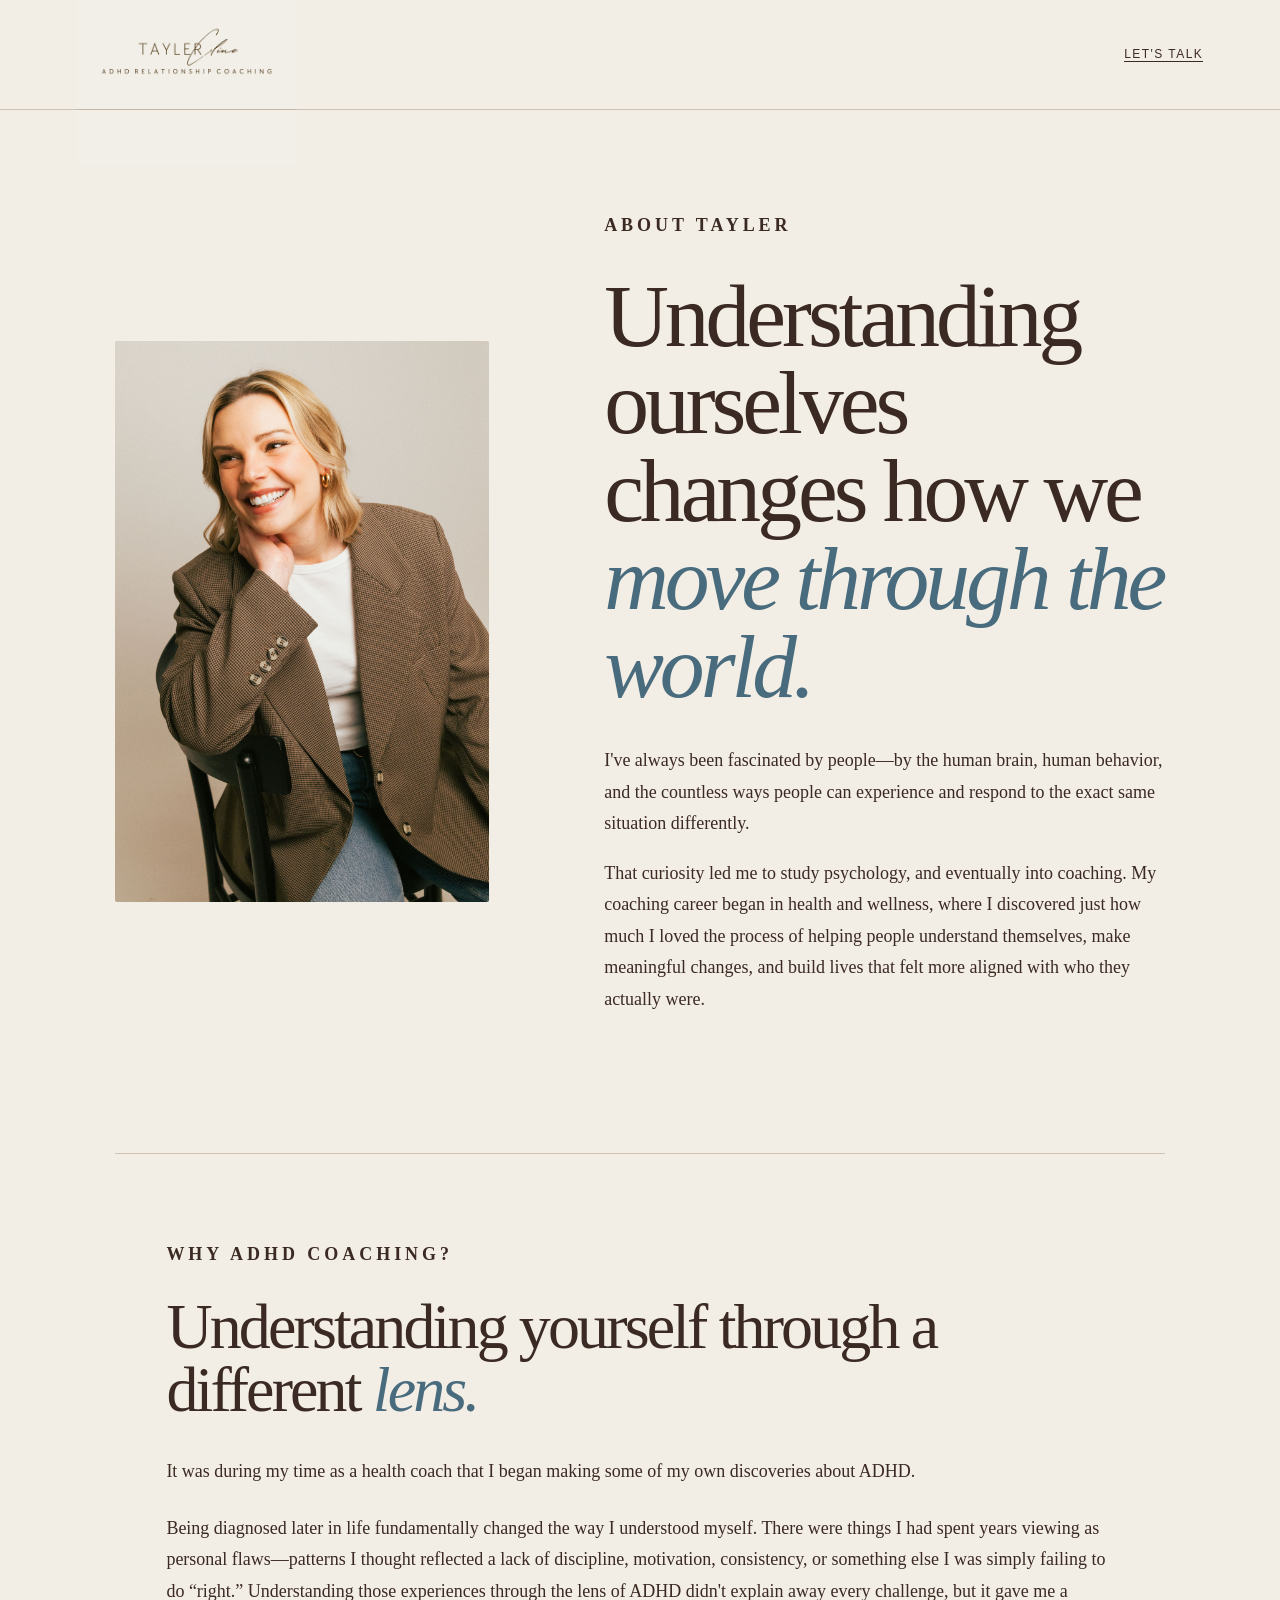
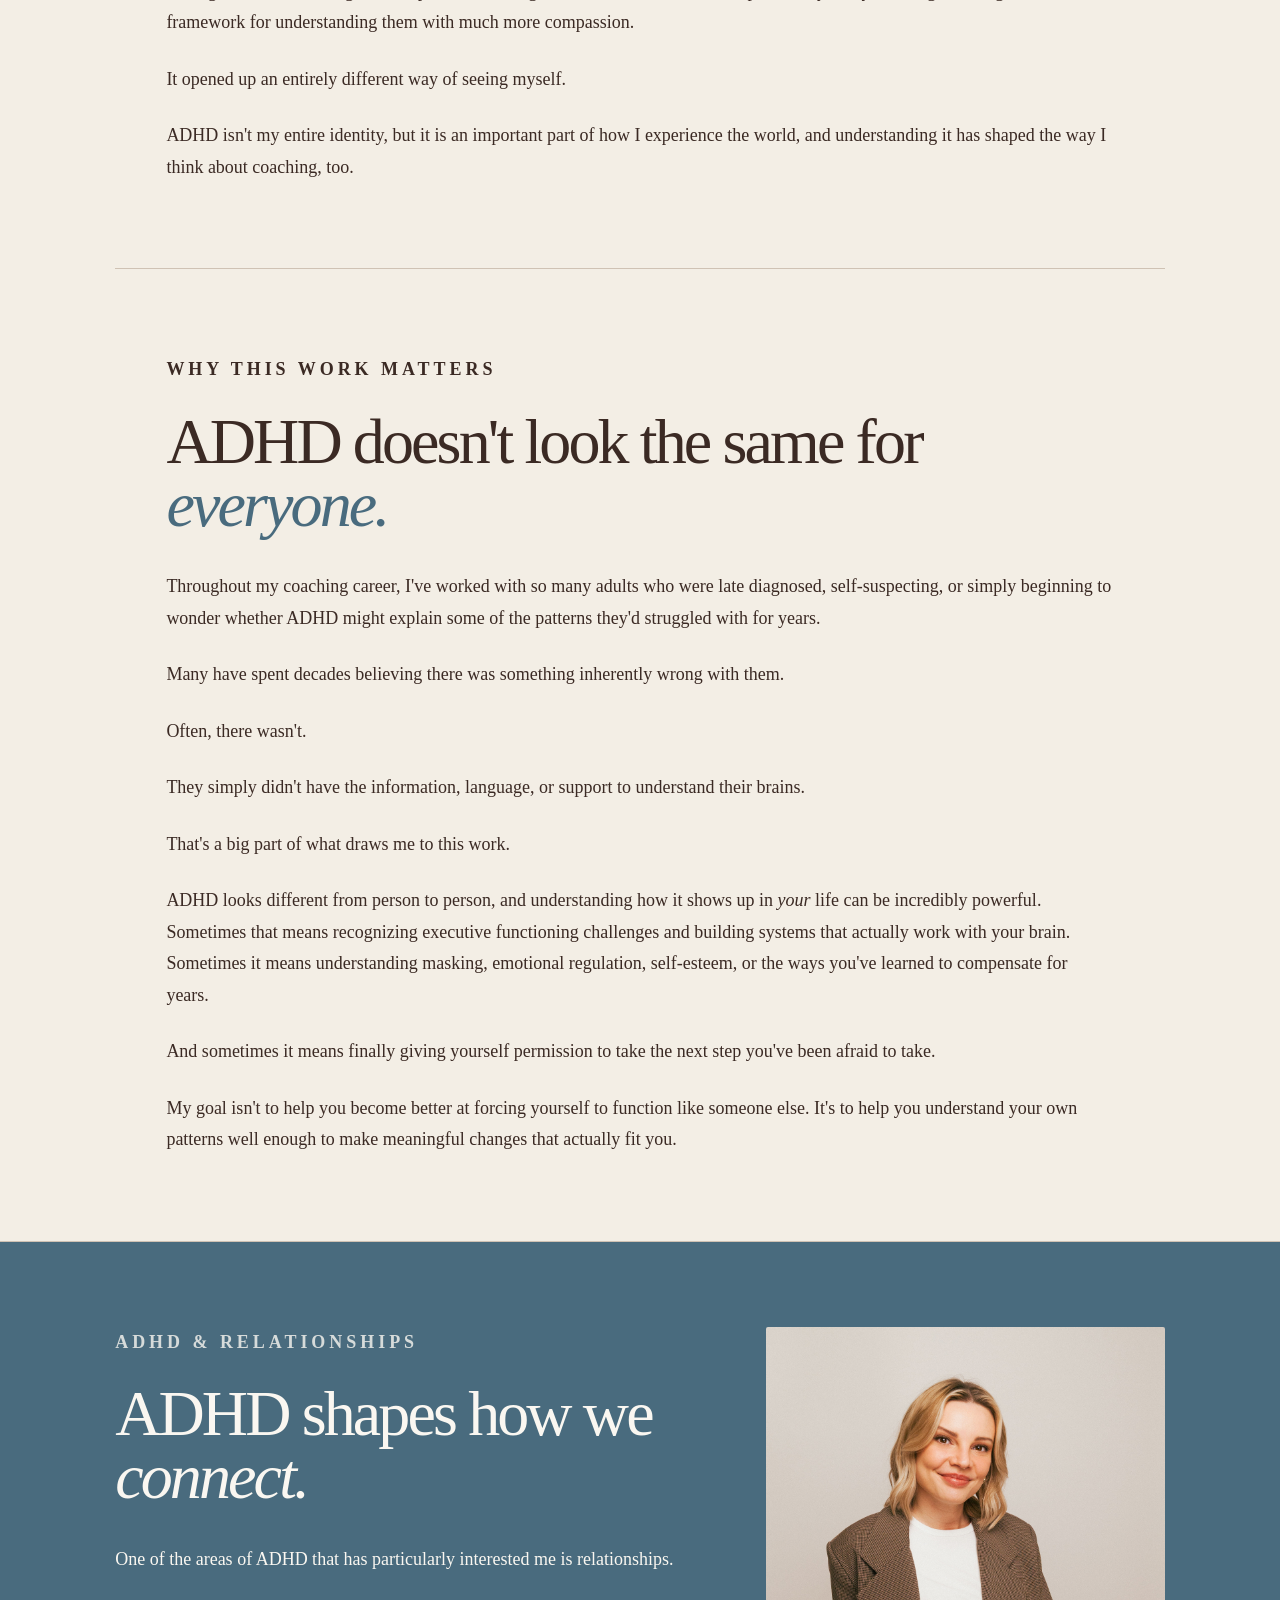
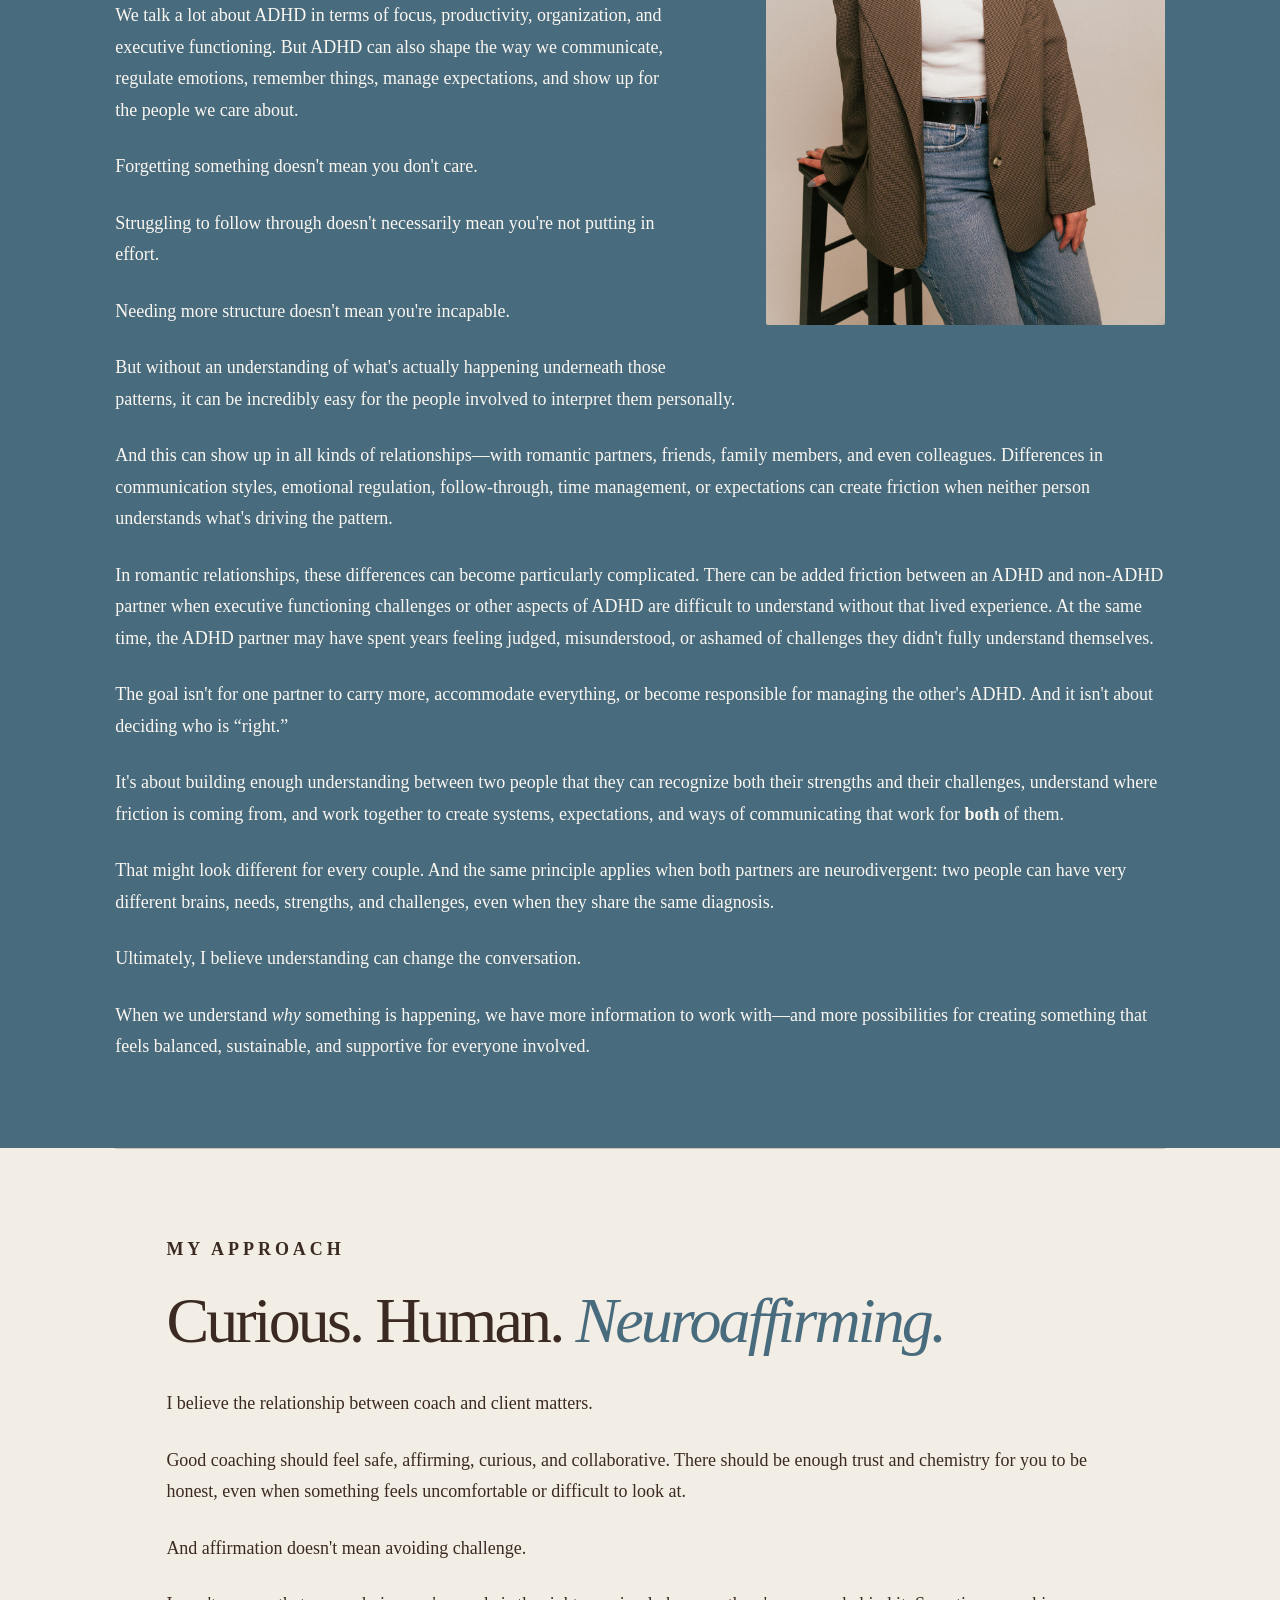
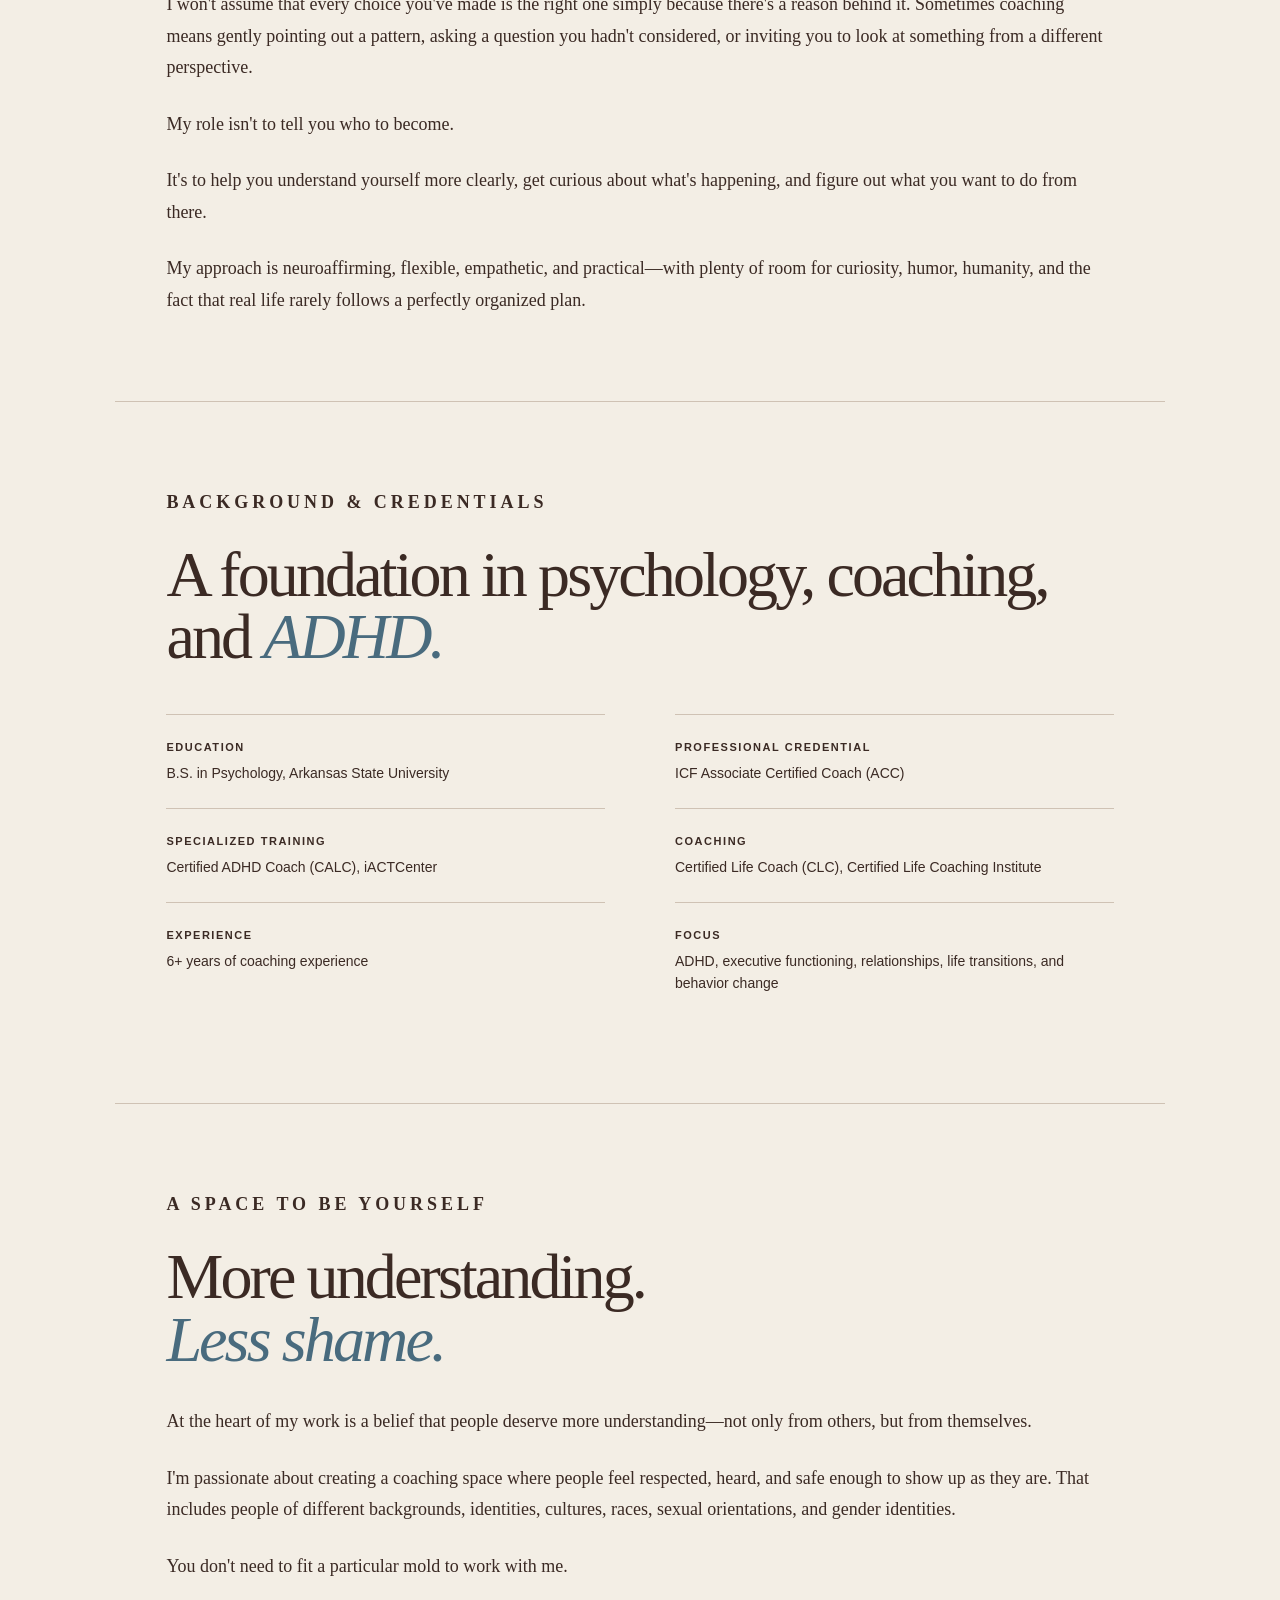
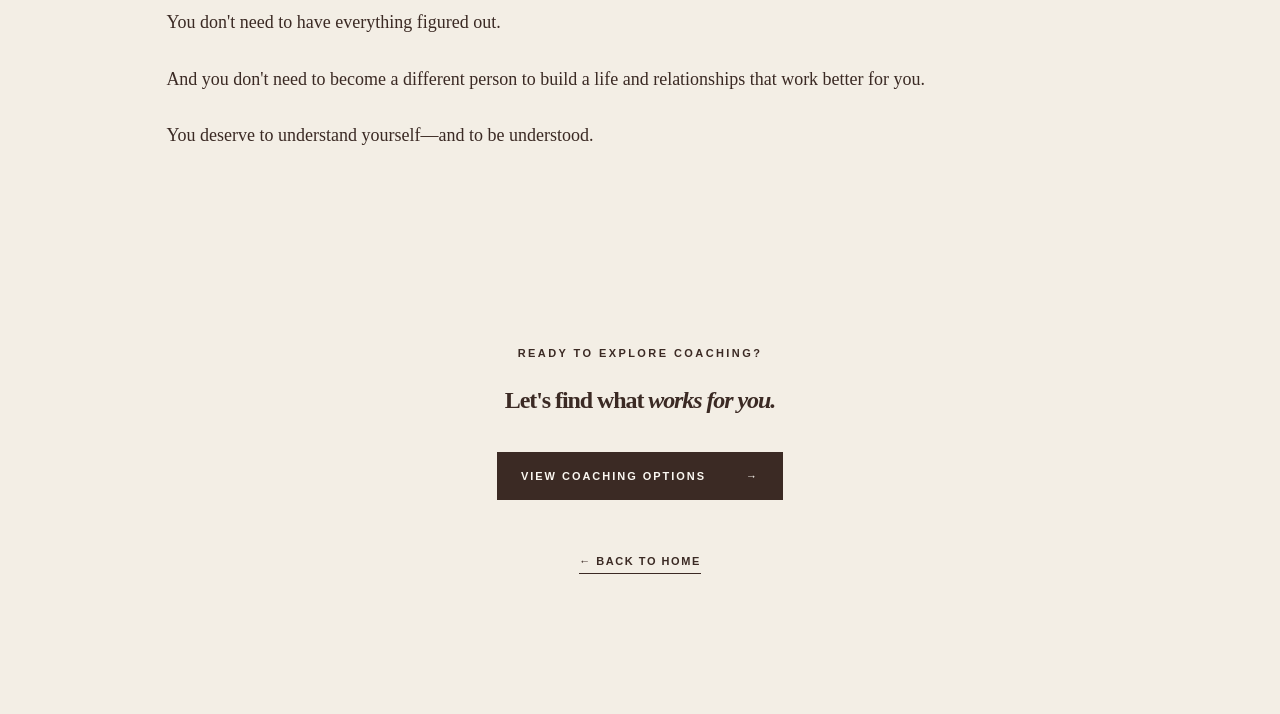
==== about.html @ 6a5feedb "Add files via upload" ====
<!doctype html>
<html lang="en">
<head>
<meta charset="utf-8">
<meta name="viewport" content="width=device-width,initial-scale=1">
<title>About Tayler | Tayler Cline Coaching</title>
<meta name="description" content="Learn more about Tayler Cline, her approach to ADHD coaching, and the perspective behind Tayler Cline Coaching.">
<link rel="stylesheet" href="styles.css">

<style>
.about-page {
  padding: 100px 9vw 120px;
}

.about-hero {
  display: grid;
  grid-template-columns: .8fr 1.2fr;
  gap: 9vw;
  align-items: center;
  margin-bottom: 120px;
}

.about-hero-photo img {
  width: 100%;
  max-width: 480px;
  height: auto;
  object-fit: cover;
  display: block;
  border-radius: 2px;
}

.about-hero h1,
.about-section h2 {
  font-family: Georgia, "Times New Roman", serif;
  font-weight: 400;
  letter-spacing: -.045em;
  line-height: .98;
}

.about-hero h1 {
  font-size: clamp(54px, 7vw, 92px);
  margin: 0 0 35px;
}

.about-hero h1 em,
.about-section h2 em {
  color: var(--blue-deep);
  font-weight: 400;
}

.about-hero p,
.about-section p {
  font-family: Georgia, "Times New Roman", serif;
  font-size: 18px;
  line-height: 1.75;
  max-width: none;
}

.about-section {
  border-top: 1px solid var(--line);
  padding: 85px 0;
  max-width: 1200px;
  margin: 0 auto;
padding-left: 4vw;
  padding-right: 4vw;
}

.about-section h2 {
  font-size: clamp(42px, 5vw, 68px);
  margin: 0 0 35px;
}

.about-section p {
  margin: 0 0 25px;
}

.about-section p:last-child {
  margin-bottom: 0;
}

.about-highlight {
  background: var(--blue-deep);
  color: var(--paper);
  padding: 85px 9vw;
  margin: 0 -9vw;
}

.about-highlight h2 {
  color: var(--paper);
}

.about-highlight h2 em {
  color: var(--paper);
}

.about-credentials {
  display: grid;
  grid-template-columns: repeat(2, 1fr);
  gap: 0 70px;
  margin-top: 45px;
}

.credential {
  border-top: 1px solid var(--line);
  padding: 24px 0;
  font-size: 14px;
  line-height: 1.6;
}

.credential strong {
  display: block;
  margin-bottom: 5px;
  font-size: 11px;
  letter-spacing: .14em;
  text-transform: uppercase;
}

.about-cta {
  text-align: center;
  padding: 110px 0 20px;
}

.about-cta h2 {
  font-family: Georgia, "Times New Roman", serif;
  font-weight: 400;
  letter-spacing: -.045em;
  line-height: .98;
  margin-bottom: 40px;
}
.about-back {
  display: inline-block;
  margin-top: 55px;
  color: inherit;
  text-decoration: none;
  border-bottom: 1px solid;
  padding-bottom: 6px;
  font-size: 11px;
  letter-spacing: .14em;
  text-transform: uppercase;
}

@media(max-width:760px) {
  .about-page {
    padding: 75px 7vw 90px;
  }

  .about-hero {
    grid-template-columns: 1fr;
    gap: 55px;
    margin-bottom: 80px;
  }

  .about-hero-photo img {
    max-width: 100%;
    height: 440px;
  }

  .about-section {
    padding: 65px 0;
  }

  .about-section p {
    font-size: 17px;
  }

  .about-highlight {
    padding: 65px 7vw;
    margin: 0 -7vw;
  }

  .about-credentials {
    grid-template-columns: 1fr;
  }

  .about-cta {
    padding-top: 80px;
  }
}
.relationship-grid {
  display: grid;
  grid-template-columns: 1.15fr 0.85fr;
  gap: 7vw;
  align-items: start;
  max-width: 1200px;
  margin: 0 auto;
}
.relationship-content {
  display: block;
  max-width: 1200px;
  margin: 0 auto;
}

.relationship-photo {
  float: right;
  width: 38%;
  max-width: 430px;
  margin: 0 0 40px 7vw;
}

.relationship-content::after {
  content: "";
  display: block;
  clear: both;
}
.relationship-photo img {
  width: 100%;
  max-width: 430px;
  height: auto;
  display: block;
  margin-left: auto;
  border-radius: 2px;
}

.about-section.about-highlight {
  max-width: none;
  margin-left: -9vw;
  margin-right: -9vw;
}
</style>
</head>

<body>

<header class="site-header">
  <a class="brand" href="index.html">
    <img src="logo.jpg" alt="Tayler Cline Coaching">
  </a>

  <a class="nav-cta" href="index.html#contact">Let's talk</a>
</header>

<main class="about-page">

  <section class="about-hero">
    <div class="about-hero-photo">
      <img src="about-headshot.jpg" alt="Tayler Cline">
    </div>

    <div>
      <p class="eyebrow">ABOUT TAYLER</p>
      <h1>Understanding ourselves changes how we <em>move through the world.</em></h1>

      <p>
        I've always been fascinated by people—by the human brain, human behavior, and the countless ways people can experience and respond to the exact same situation differently.
      </p>

      <p>
        That curiosity led me to study psychology, and eventually into coaching. My coaching career began in health and wellness, where I discovered just how much I loved the process of helping people understand themselves, make meaningful changes, and build lives that felt more aligned with who they actually were.
      </p>
    </div>
  </section>


  <section class="about-section">
    <p class="eyebrow">WHY ADHD COACHING?</p>

    <h2>Understanding yourself through a different <em>lens.</em></h2>

    <p>
      It was during my time as a health coach that I began making some of my own discoveries about ADHD.
    </p>

    <p>
      Being diagnosed later in life fundamentally changed the way I understood myself. There were things I had spent years viewing as personal flaws—patterns I thought reflected a lack of discipline, motivation, consistency, or something else I was simply failing to do “right.” Understanding those experiences through the lens of ADHD didn't explain away every challenge, but it gave me a framework for understanding them with much more compassion.
    </p>

    <p>
      It opened up an entirely different way of seeing myself.
    </p>

    <p>
      ADHD isn't my entire identity, but it is an important part of how I experience the world, and understanding it has shaped the way I think about coaching, too.
    </p>
  </section>


  <section class="about-section">
    <p class="eyebrow">WHY THIS WORK MATTERS</p>

    <h2>ADHD doesn't look the same for <em>everyone.</em></h2>

    <p>
      Throughout my coaching career, I've worked with so many adults who were late diagnosed, self-suspecting, or simply beginning to wonder whether ADHD might explain some of the patterns they'd struggled with for years.
    </p>

    <p>
      Many have spent decades believing there was something inherently wrong with them.
    </p>

    <p>
      Often, there wasn't.
    </p>

    <p>
      They simply didn't have the information, language, or support to understand their brains.
    </p>

    <p>
      That's a big part of what draws me to this work.
    </p>

    <p>
      ADHD looks different from person to person, and understanding how it shows up in <em>your</em> life can be incredibly powerful. Sometimes that means recognizing executive functioning challenges and building systems that actually work with your brain. Sometimes it means understanding masking, emotional regulation, self-esteem, or the ways you've learned to compensate for years.
    </p>

    <p>
      And sometimes it means finally giving yourself permission to take the next step you've been afraid to take.
    </p>

    <p>
      My goal isn't to help you become better at forcing yourself to function like someone else. It's to help you understand your own patterns well enough to make meaningful changes that actually fit you.
    </p>
  </section>


  <section class="about-section about-highlight">
  <div class="relationship-content">
    <div class="relationship-photo">
      <img src="relationship-photo.jpg" alt="Tayler smiling">
    </div>
    <div class="relationship-text">
    <p class="eyebrow light">ADHD &amp; RELATIONSHIPS</p>

    <h2>ADHD shapes how we <em>connect.</em></h2>

    <p>
      One of the areas of ADHD that has particularly interested me is relationships.
    </p>

    <p>
      We talk a lot about ADHD in terms of focus, productivity, organization, and executive functioning. But ADHD can also shape the way we communicate, regulate emotions, remember things, manage expectations, and show up for the people we care about.
    </p>

    <p>
      Forgetting something doesn't mean you don't care.
    </p>

    <p>
      Struggling to follow through doesn't necessarily mean you're not putting in effort.
    </p>

    <p>
      Needing more structure doesn't mean you're incapable.
    </p>

    <p>
      But without an understanding of what's actually happening underneath those patterns, it can be incredibly easy for the people involved to interpret them personally.
    </p>

    <p>
      And this can show up in all kinds of relationships—with romantic partners, friends, family members, and even colleagues. Differences in communication styles, emotional regulation, follow-through, time management, or expectations can create friction when neither person understands what's driving the pattern.
    </p>

    <p>
      In romantic relationships, these differences can become particularly complicated. There can be added friction between an ADHD and non-ADHD partner when executive functioning challenges or other aspects of ADHD are difficult to understand without that lived experience. At the same time, the ADHD partner may have spent years feeling judged, misunderstood, or ashamed of challenges they didn't fully understand themselves.
    </p>

    <p>
      The goal isn't for one partner to carry more, accommodate everything, or become responsible for managing the other's ADHD. And it isn't about deciding who is “right.”
    </p>

    <p>
      It's about building enough understanding between two people that they can recognize both their strengths and their challenges, understand where friction is coming from, and work together to create systems, expectations, and ways of communicating that work for <strong>both</strong> of them.
    </p>

    <p>
      That might look different for every couple. And the same principle applies when both partners are neurodivergent: two people can have very different brains, needs, strengths, and challenges, even when they share the same diagnosis.
    </p>

    <p>
      Ultimately, I believe understanding can change the conversation.
    </p>

    <p>
      When we understand <em>why</em> something is happening, we have more information to work with—and more possibilities for creating something that feels balanced, sustainable, and supportive for everyone involved.
    </p>
    </div>

      </div>
  </section>


  <section class="about-section">
    <p class="eyebrow">MY APPROACH</p>

    <h2>Curious. Human. <em>Neuroaffirming.</em></h2>

    <p>
      I believe the relationship between coach and client matters.
    </p>

    <p>
      Good coaching should feel safe, affirming, curious, and collaborative. There should be enough trust and chemistry for you to be honest, even when something feels uncomfortable or difficult to look at.
    </p>

    <p>
      And affirmation doesn't mean avoiding challenge.
    </p>

    <p>
      I won't assume that every choice you've made is the right one simply because there's a reason behind it. Sometimes coaching means gently pointing out a pattern, asking a question you hadn't considered, or inviting you to look at something from a different perspective.
    </p>

    <p>
      My role isn't to tell you who to become.
    </p>

    <p>
      It's to help you understand yourself more clearly, get curious about what's happening, and figure out what you want to do from there.
    </p>

    <p>
      My approach is neuroaffirming, flexible, empathetic, and practical—with plenty of room for curiosity, humor, humanity, and the fact that real life rarely follows a perfectly organized plan.
    </p>
  </section>


  <section class="about-section">
    <p class="eyebrow">BACKGROUND &amp; CREDENTIALS</p>

    <h2>A foundation in psychology, coaching, and <em>ADHD.</em></h2>

    <div class="about-credentials">

      <div class="credential">
        <strong>Education</strong>
        B.S. in Psychology, Arkansas State University
      </div>

      <div class="credential">
        <strong>Professional Credential</strong>
        ICF Associate Certified Coach (ACC)
      </div>

      <div class="credential">
        <strong>Specialized Training</strong>
        Certified ADHD Coach (CALC), iACTCenter
      </div>

      <div class="credential">
        <strong>Coaching</strong>
        Certified Life Coach (CLC), Certified Life Coaching Institute
      </div>

      <div class="credential">
        <strong>Experience</strong>
        6+ years of coaching experience
      </div>

      <div class="credential">
        <strong>Focus</strong>
        ADHD, executive functioning, relationships, life transitions, and behavior change
      </div>

    </div>
  </section>


  <section class="about-section">
    <p class="eyebrow">A SPACE TO BE YOURSELF</p>

    <h2>More understanding.<br><em>Less shame.</em></h2>

    <p>
      At the heart of my work is a belief that people deserve more understanding—not only from others, but from themselves.
    </p>

    <p>
      I'm passionate about creating a coaching space where people feel respected, heard, and safe enough to show up as they are. That includes people of different backgrounds, identities, cultures, races, sexual orientations, and gender identities.
    </p>

    <p>
      You don't need to fit a particular mold to work with me.
    </p>

    <p>
      You don't need to have everything figured out.
    </p>

    <p>
      And you don't need to become a different person to build a life and relationships that work better for you.
    </p>

    <p>
      You deserve to understand yourself—and to be understood.
    </p>
  </section>


  <section class="about-cta">
    <p class="eyebrow">READY TO EXPLORE COACHING?</p>
    <h2><STRONG>Let's find what <em>works for you.<STRONG></em></h2>

    <a class="button" href="https://paperbell.me/taylerclinecoaching#packages">
      View coaching options <span>→</span>
    </a>

    <br>

    <a class="about-back" href="index.html">← Back to home</a>
  </section>

</main>

</body>
</html>
---- styles.css ----
:root{--cream:#f3eee5;--paper:#faf7f1;--brown:#3b2a24;--blue:#607f91;--blue-deep:#496b7e;--line:#cfc2b4}*{box-sizing:border-box}html{scroll-behavior:smooth}body{margin:0;background:var(--cream);color:var(--brown);font-family:Arial,Helvetica,sans-serif}.site-header{height:110px;padding:18px 6vw;display:flex;align-items:center;justify-content:space-between;border-bottom:1px solid var(--line);position:relative;z-index:2}.brand img{width:220px;display:block;mix-blend-mode:multiply}.site-header nav{display:flex;gap:32px;align-items:center}.site-header a{color:inherit;text-decoration:none;font-size:12px;letter-spacing:.12em;text-transform:uppercase}.nav-cta{border-bottom:1px solid}.menu{display:none;background:none;border:0;color:inherit}.hero{min-height:690px;padding:120px 9vw 90px;position:relative}.eyebrow{font-size:11px;letter-spacing:.22em;font-weight:700;margin:0 0 30px}.hero h1,.recognition h2,.topics h2,.about h2,.final h2{font-family:Georgia,'Times New Roman',serif;font-weight:400;letter-spacing:-.045em;line-height:.96;margin:0}.hero h1{font-size:clamp(58px,8vw,112px);max-width:1100px}.hero em,.recognition em,.topics em,.about em,.final em{font-weight:400;color:var(--blue-deep)}.lede{font-family:Georgia,serif;font-size:20px;line-height:1.55;max-width:610px;margin:42px 0 35px}.button{display:inline-flex;gap:40px;align-items:center;background:var(--brown);color:var(--paper);padding:18px 24px;text-decoration:none;text-transform:uppercase;font-size:11px;letter-spacing:.18em}.side-note{position:absolute;right:7vw;bottom:80px;font-family:Georgia,serif;font-style:italic;font-size:17px;line-height:1.4}.recognition,.topics{padding:120px 9vw;border-top:1px solid var(--line)}.recognition h2,.topics h2{font-size:clamp(46px,6vw,80px);max-width:950px}.two-col{display:grid;grid-template-columns:1fr 1fr;gap:80px;margin:70px 0 0 30%;font-family:Georgia,serif;font-size:18px;line-height:1.7}.blue{background:var(--blue-deep);color:var(--paper);padding:100px 9vw}.light{opacity:.8}.service{display:grid;grid-template-columns:100px 1fr;border-top:1px solid rgba(255,255,255,.4);padding:45px 0}.service:last-child{border-bottom:1px solid rgba(255,255,255,.4)}.service span{font-size:12px;letter-spacing:.2em}.service h3{font-family:Georgia,serif;font-weight:400;font-size:clamp(40px,5vw,66px);margin:0 0 18px}.service p{max-width:600px;line-height:1.7}.topic-grid{display:grid;grid-template-columns:repeat(3,1fr);margin-top:70px;border-top:1px solid var(--line)}.topic-grid p{margin:0;padding:30px 10px 30px 0;border-bottom:1px solid var(--line);font-family:Georgia,serif;font-size:20px}.about{background:var(--paper);padding:120px 9vw;display:grid;grid-template-columns:.7fr 1.3fr;gap:9vw}.about-photo{display:flex;align-items:center;justify-content:center}
.about-photo img{width:100%;max-width:380px;height:460px;object-fit:cover;display:block}.about-mark{font-family:Georgia,serif;font-style:italic;font-size:140px;color:var(--blue);align-self:center}.about h2{font-size:clamp(44px,5vw,72px);margin-bottom:35px}.about p:not(.eyebrow){font-family:Georgia,serif;font-size:18px;line-height:1.7;max-width:650px}.text-link{color:inherit;text-decoration:none;border-bottom:1px solid;padding-bottom:5px;font-size:12px;letter-spacing:.12em;text-transform:uppercase}.final{text-align:center;padding:130px 7vw}.final h2{font-size:clamp(46px,6vw,82px);margin-bottom:45px}footer{border-top:1px solid var(--line);padding:35px 6vw;display:flex;justify-content:space-between;font-size:10px;letter-spacing:.16em}@media(max-width:760px){.site-header{height:90px}.brand img{width:175px}.site-header nav{display:none}.menu{display:block}.hero{padding:90px 7vw 80px;min-height:auto}.hero h1{font-size:52px}.side-note{display:none}.recognition,.topics,.blue,.about{padding:80px 7vw}.two-col{grid-template-columns:1fr;gap:10px;margin:45px 0 0}.service{grid-template-columns:45px 1fr}.topic-grid{grid-template-columns:1fr}.about{grid-template-columns:1fr}.about-mark{font-size:90px}footer{gap:18px;flex-direction:column}}


.about-photo img {
  border-radius: 2px;
}
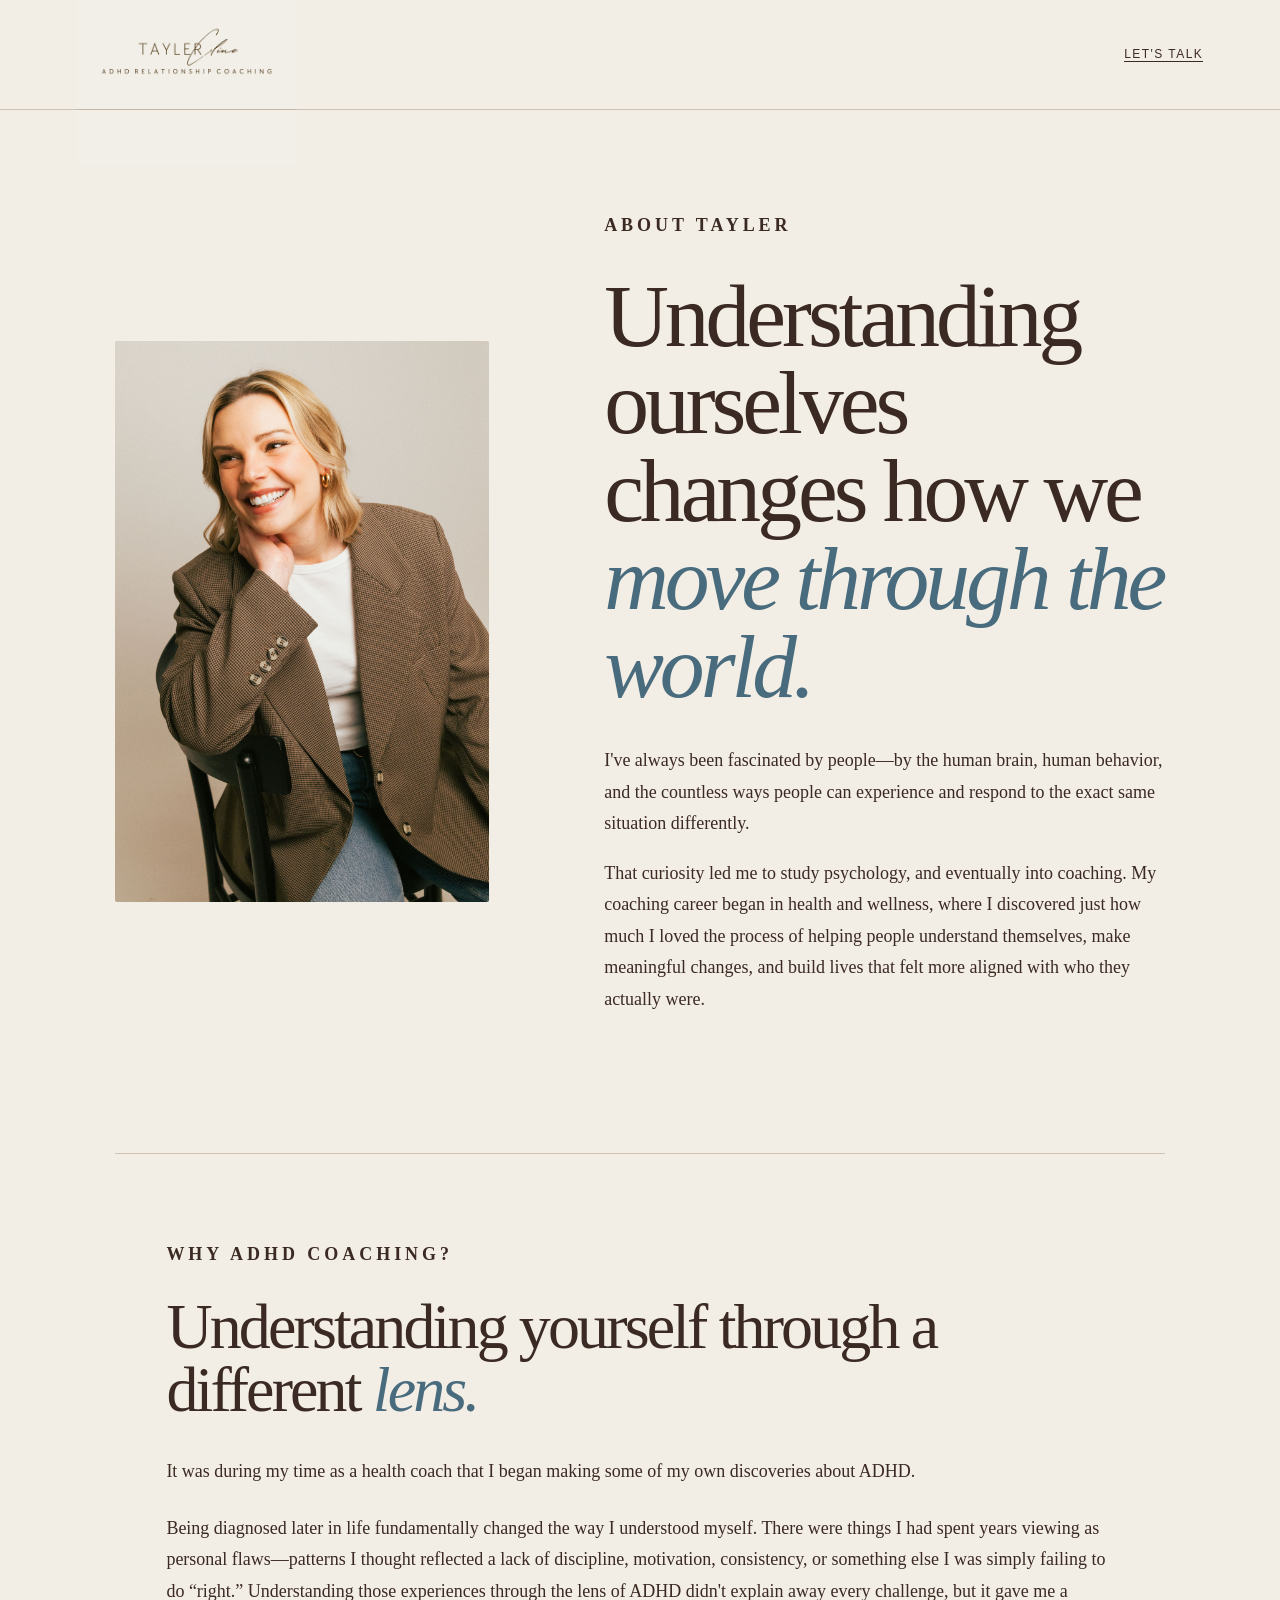
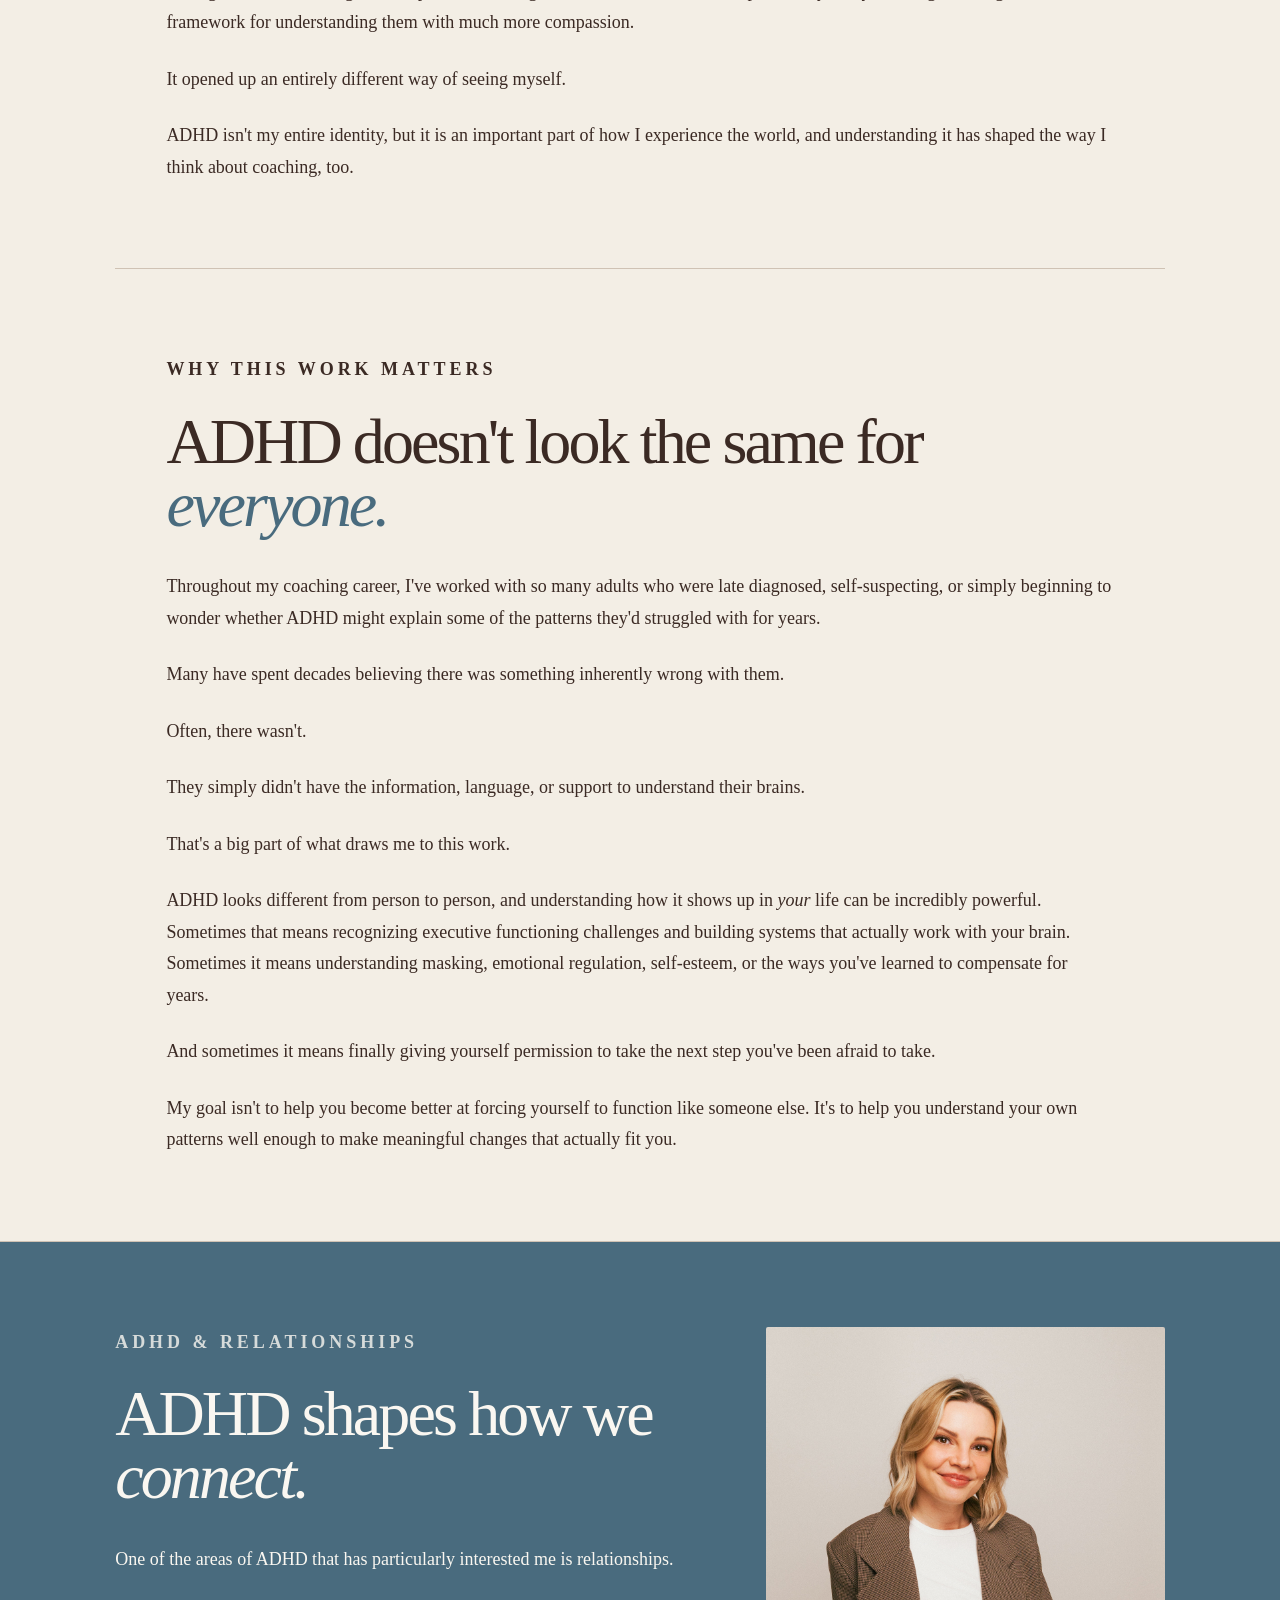
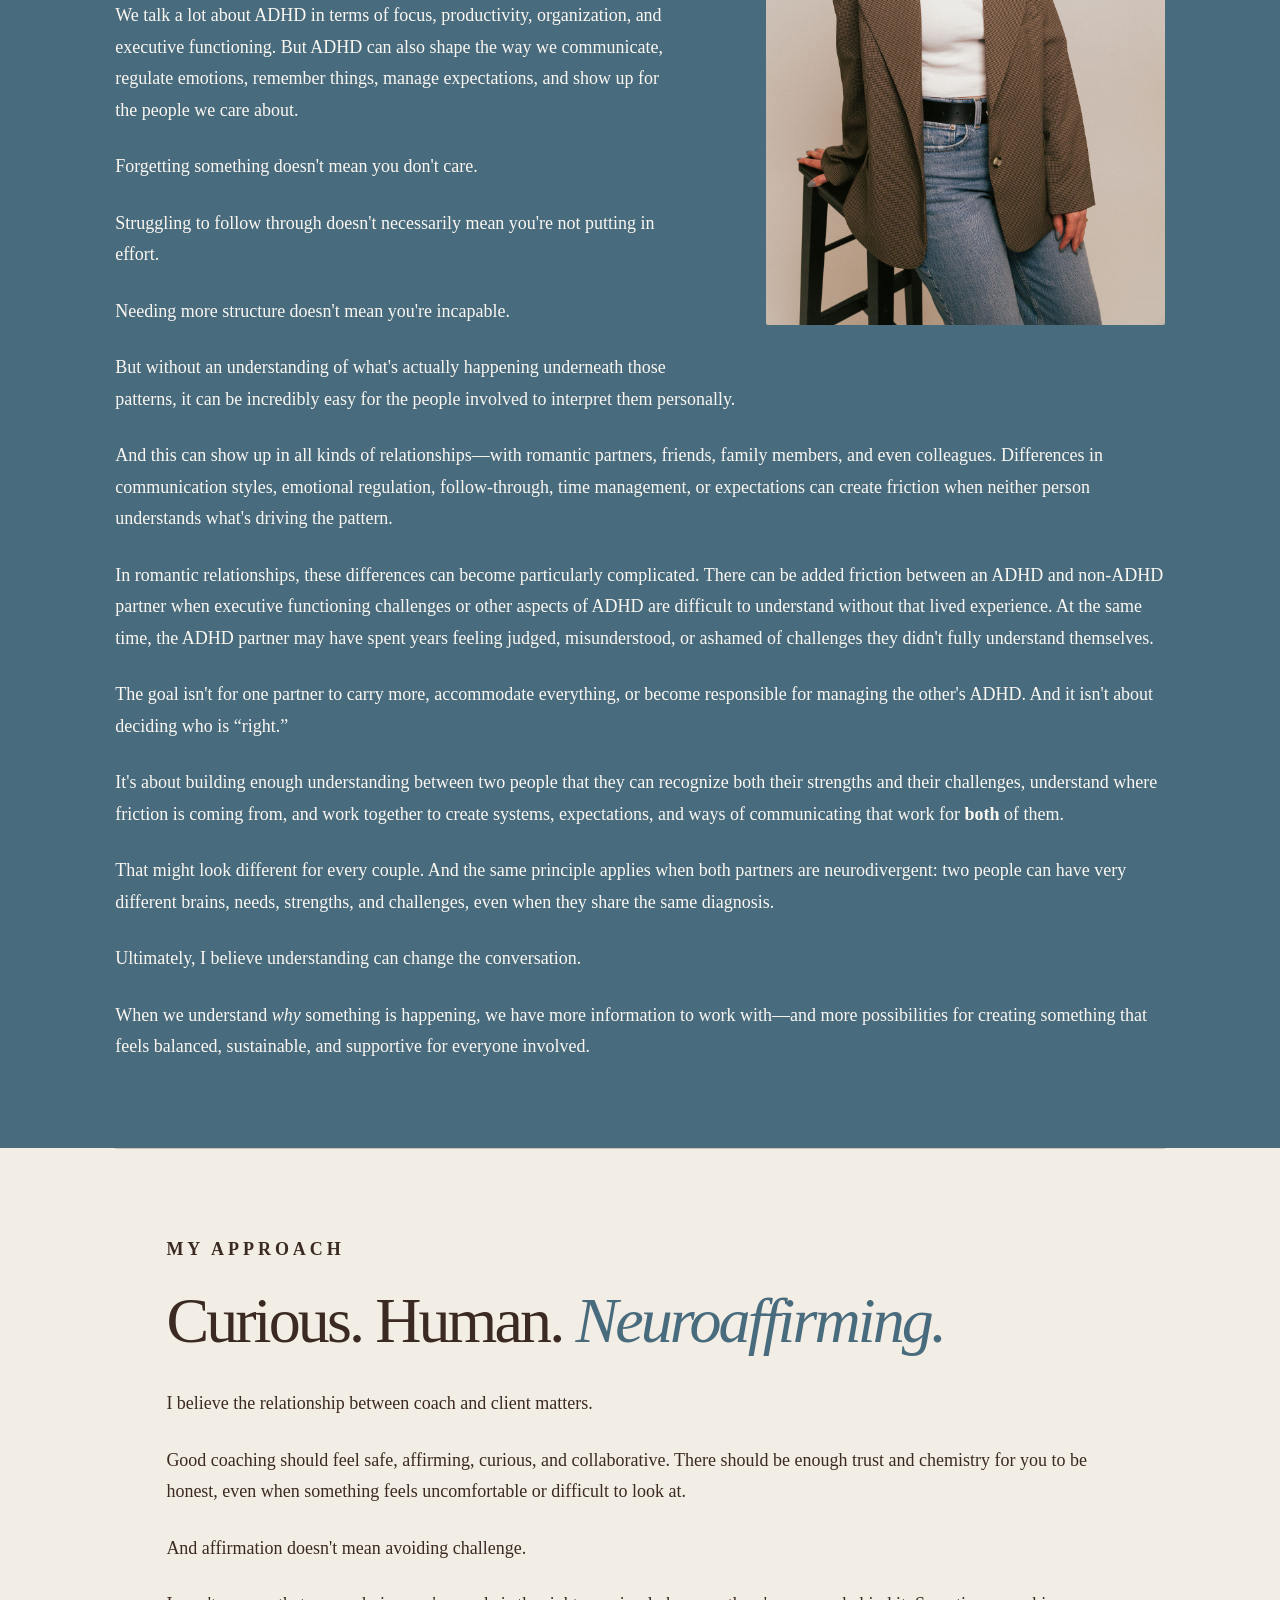
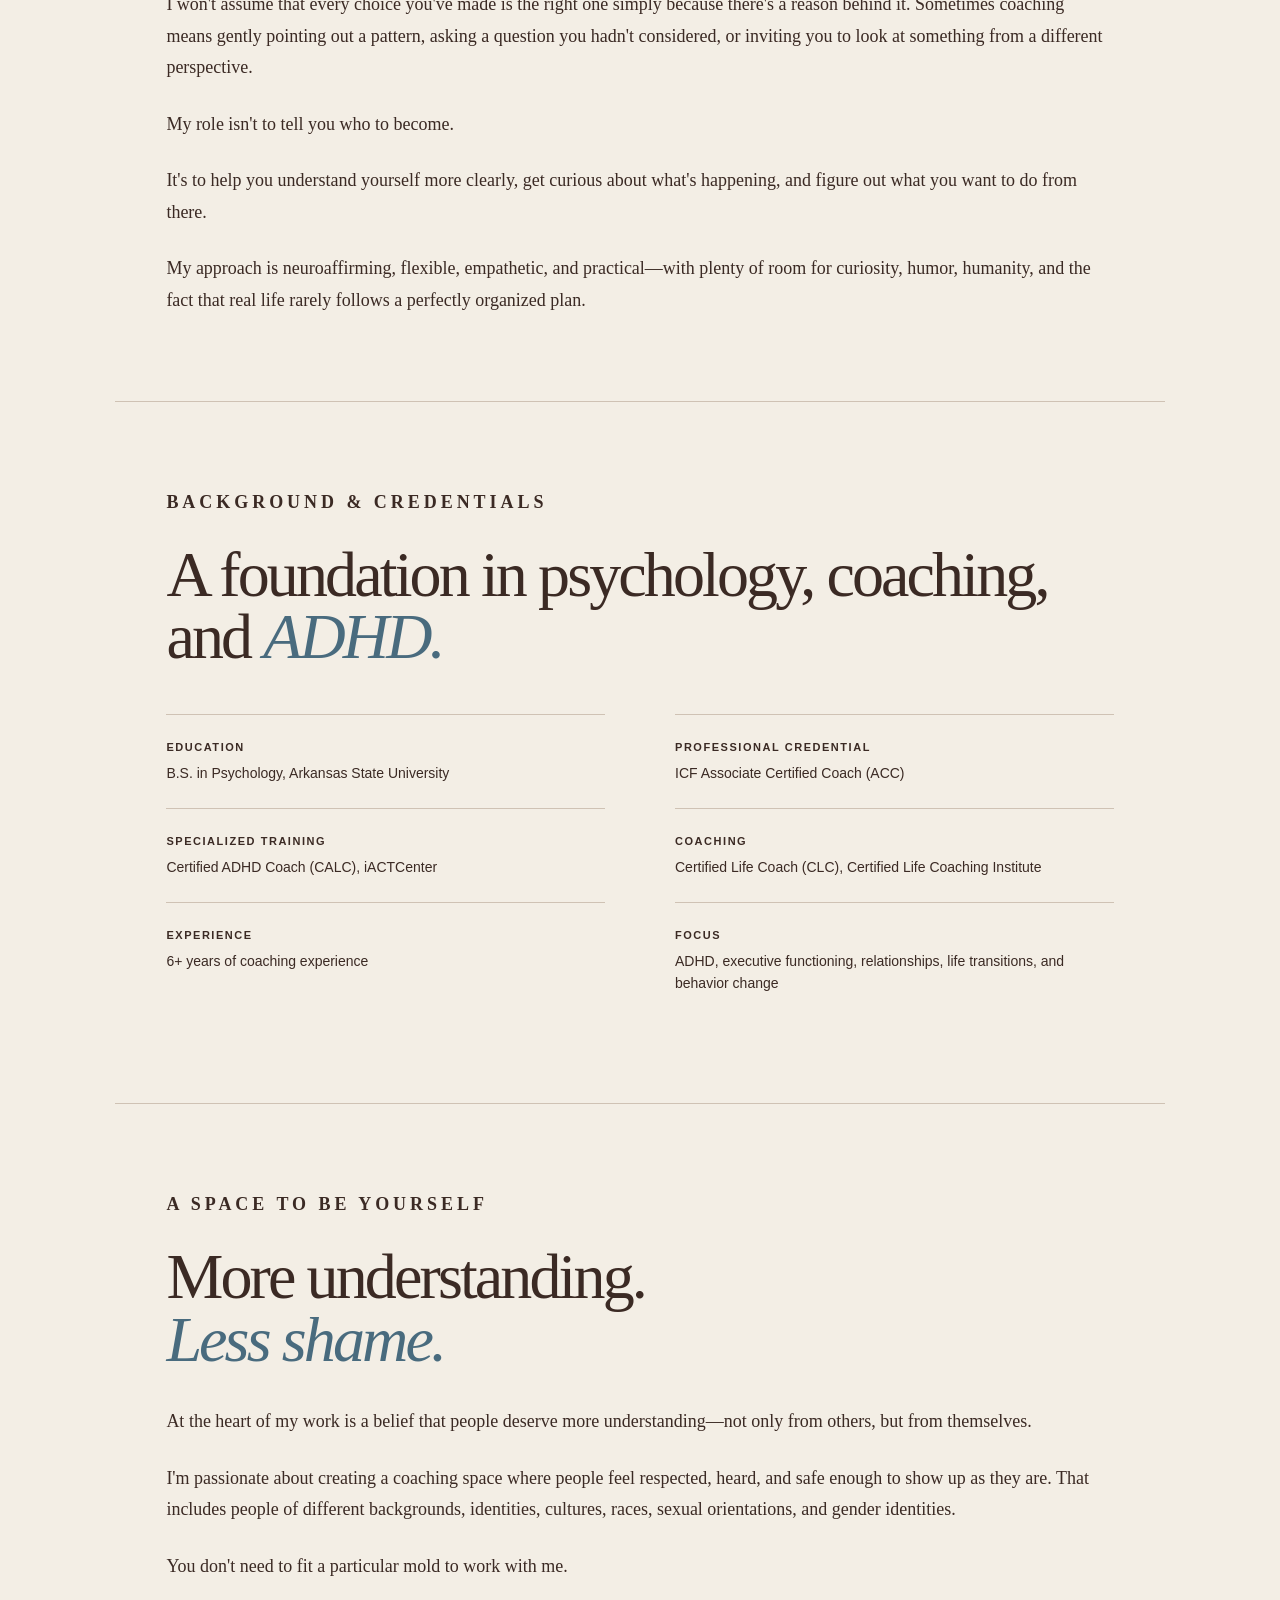
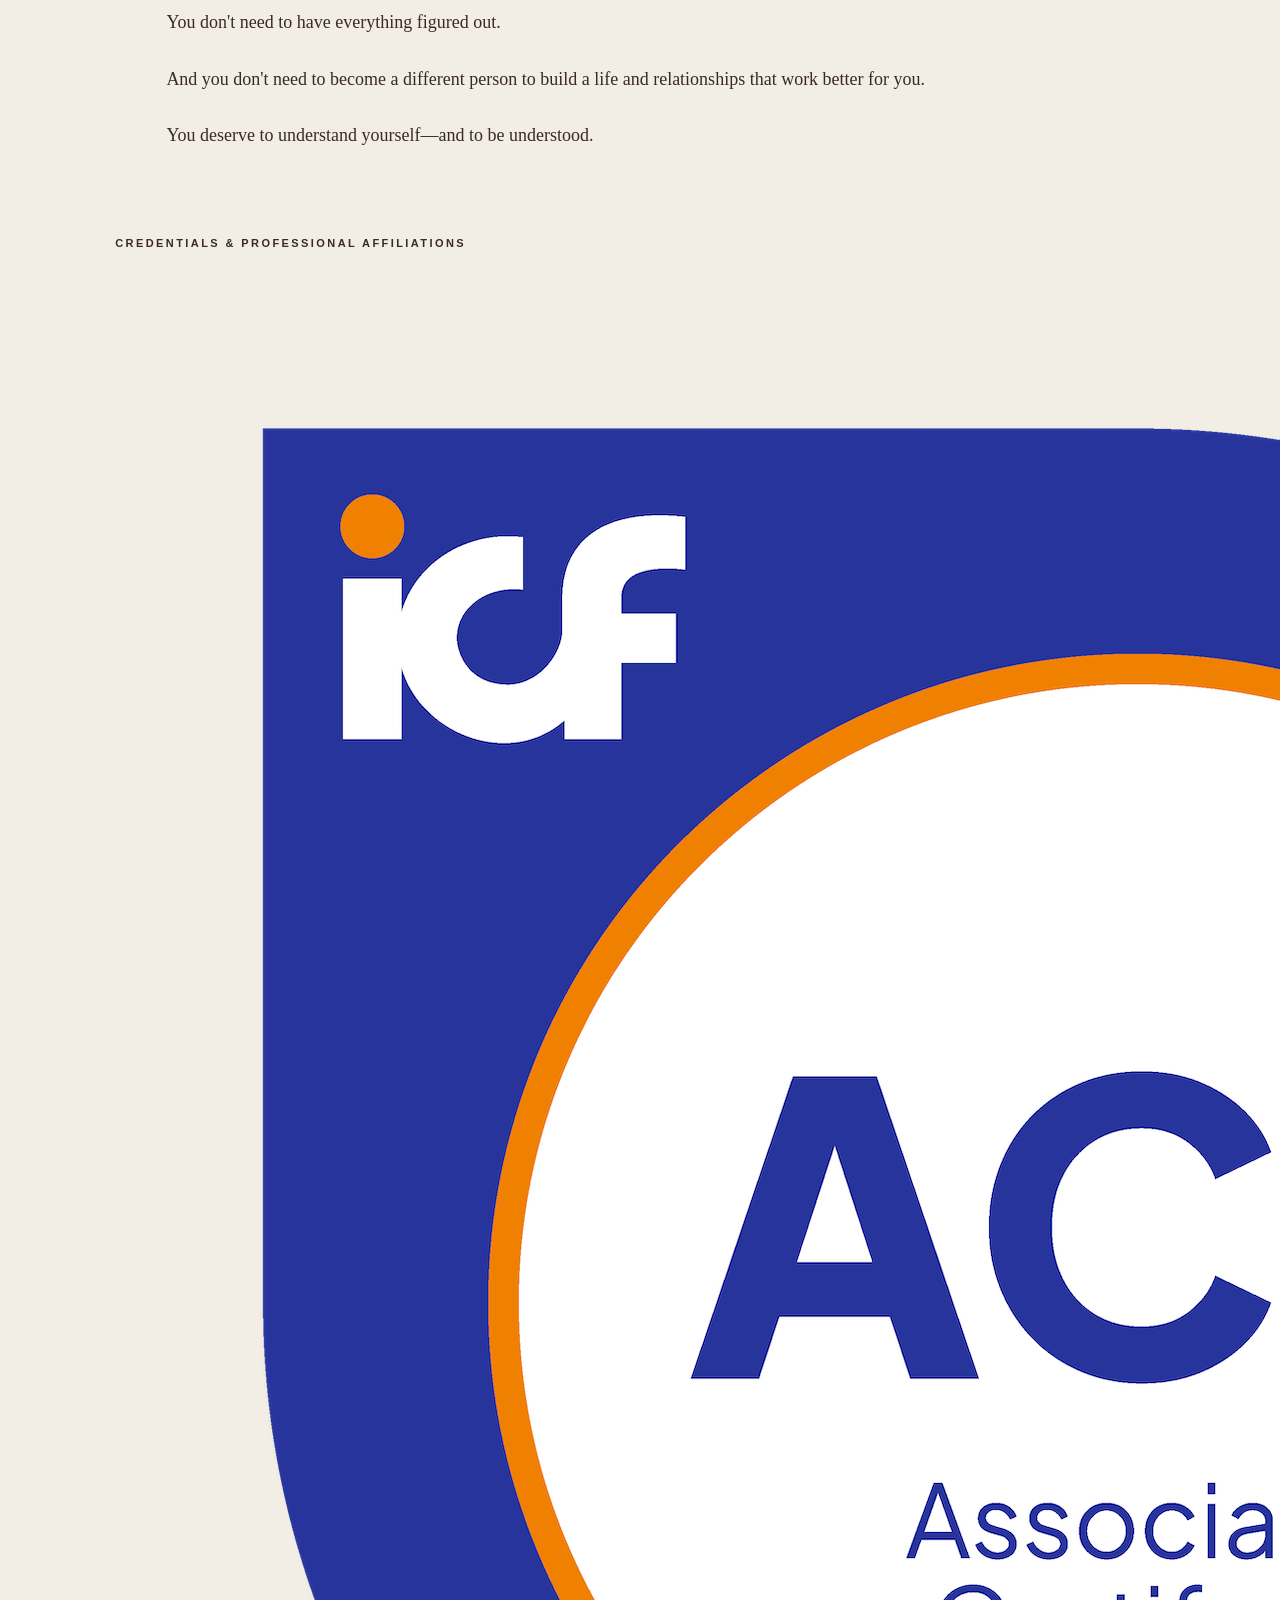
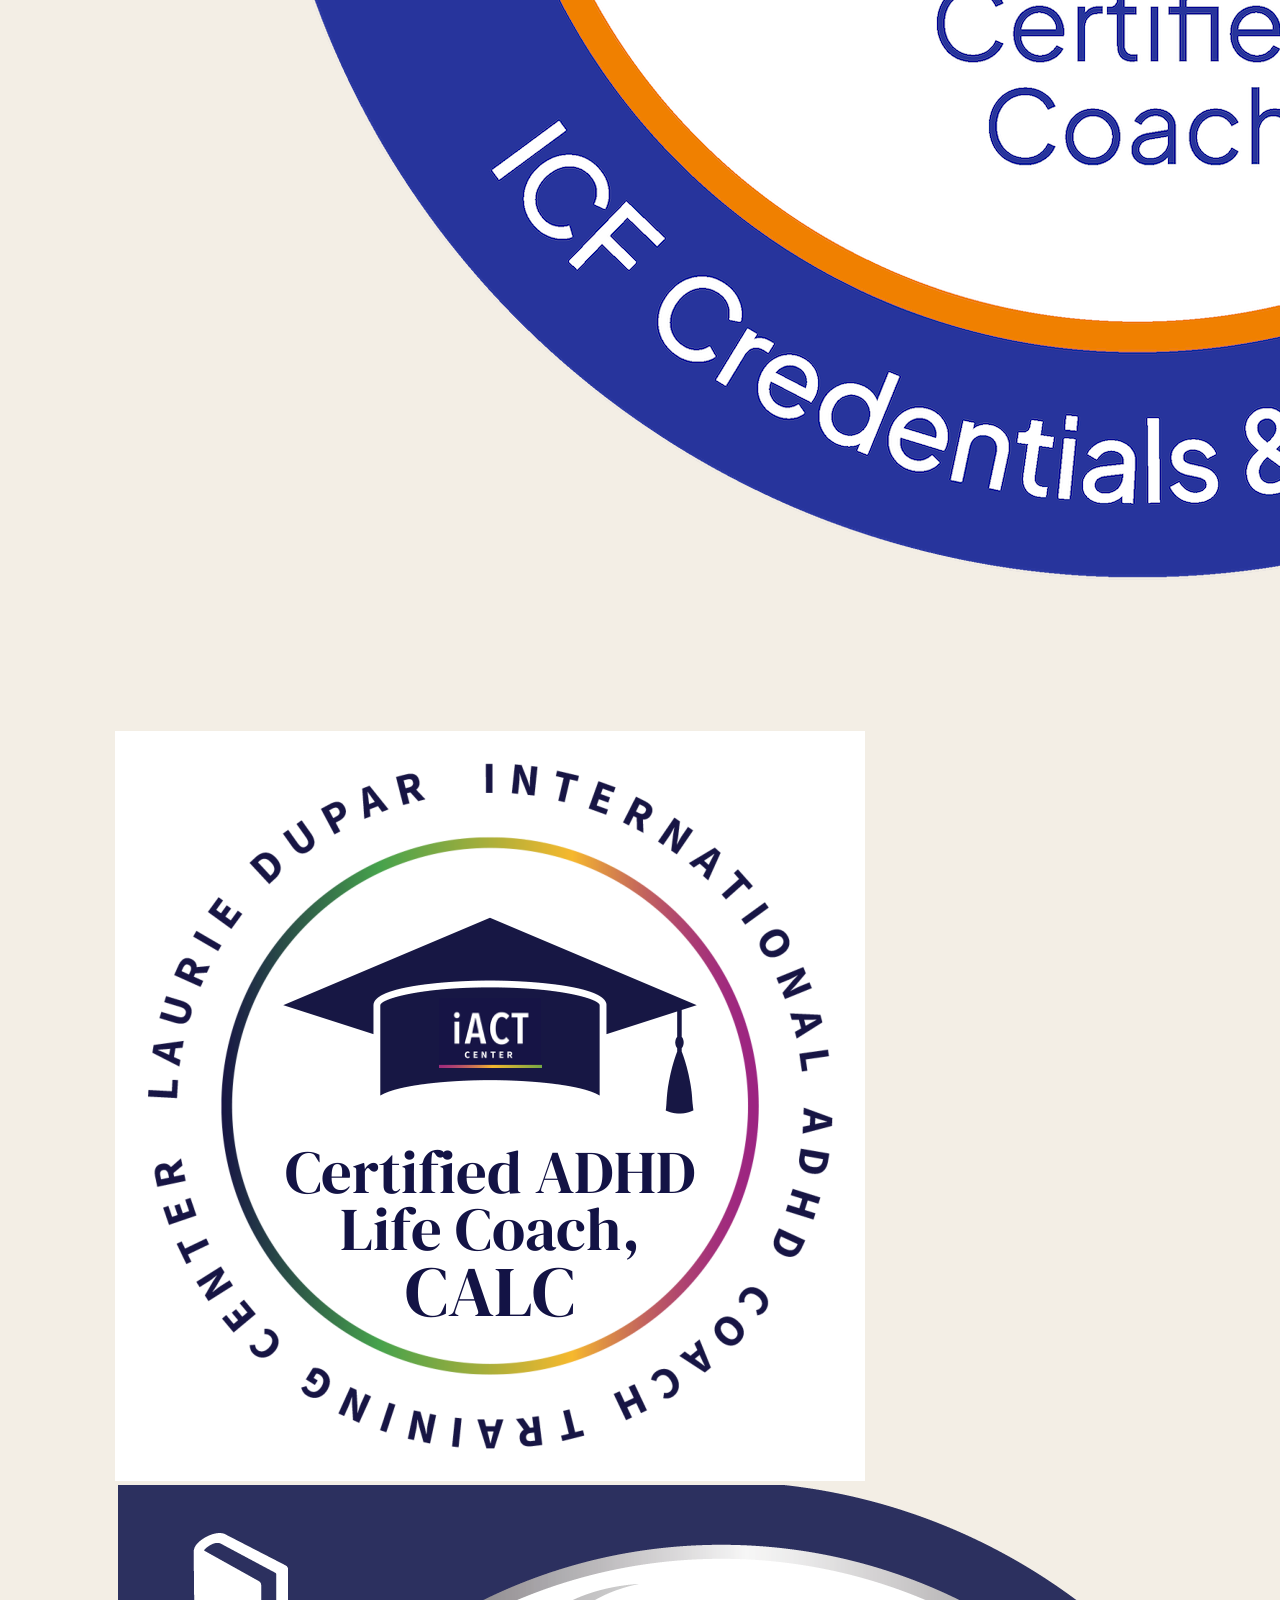
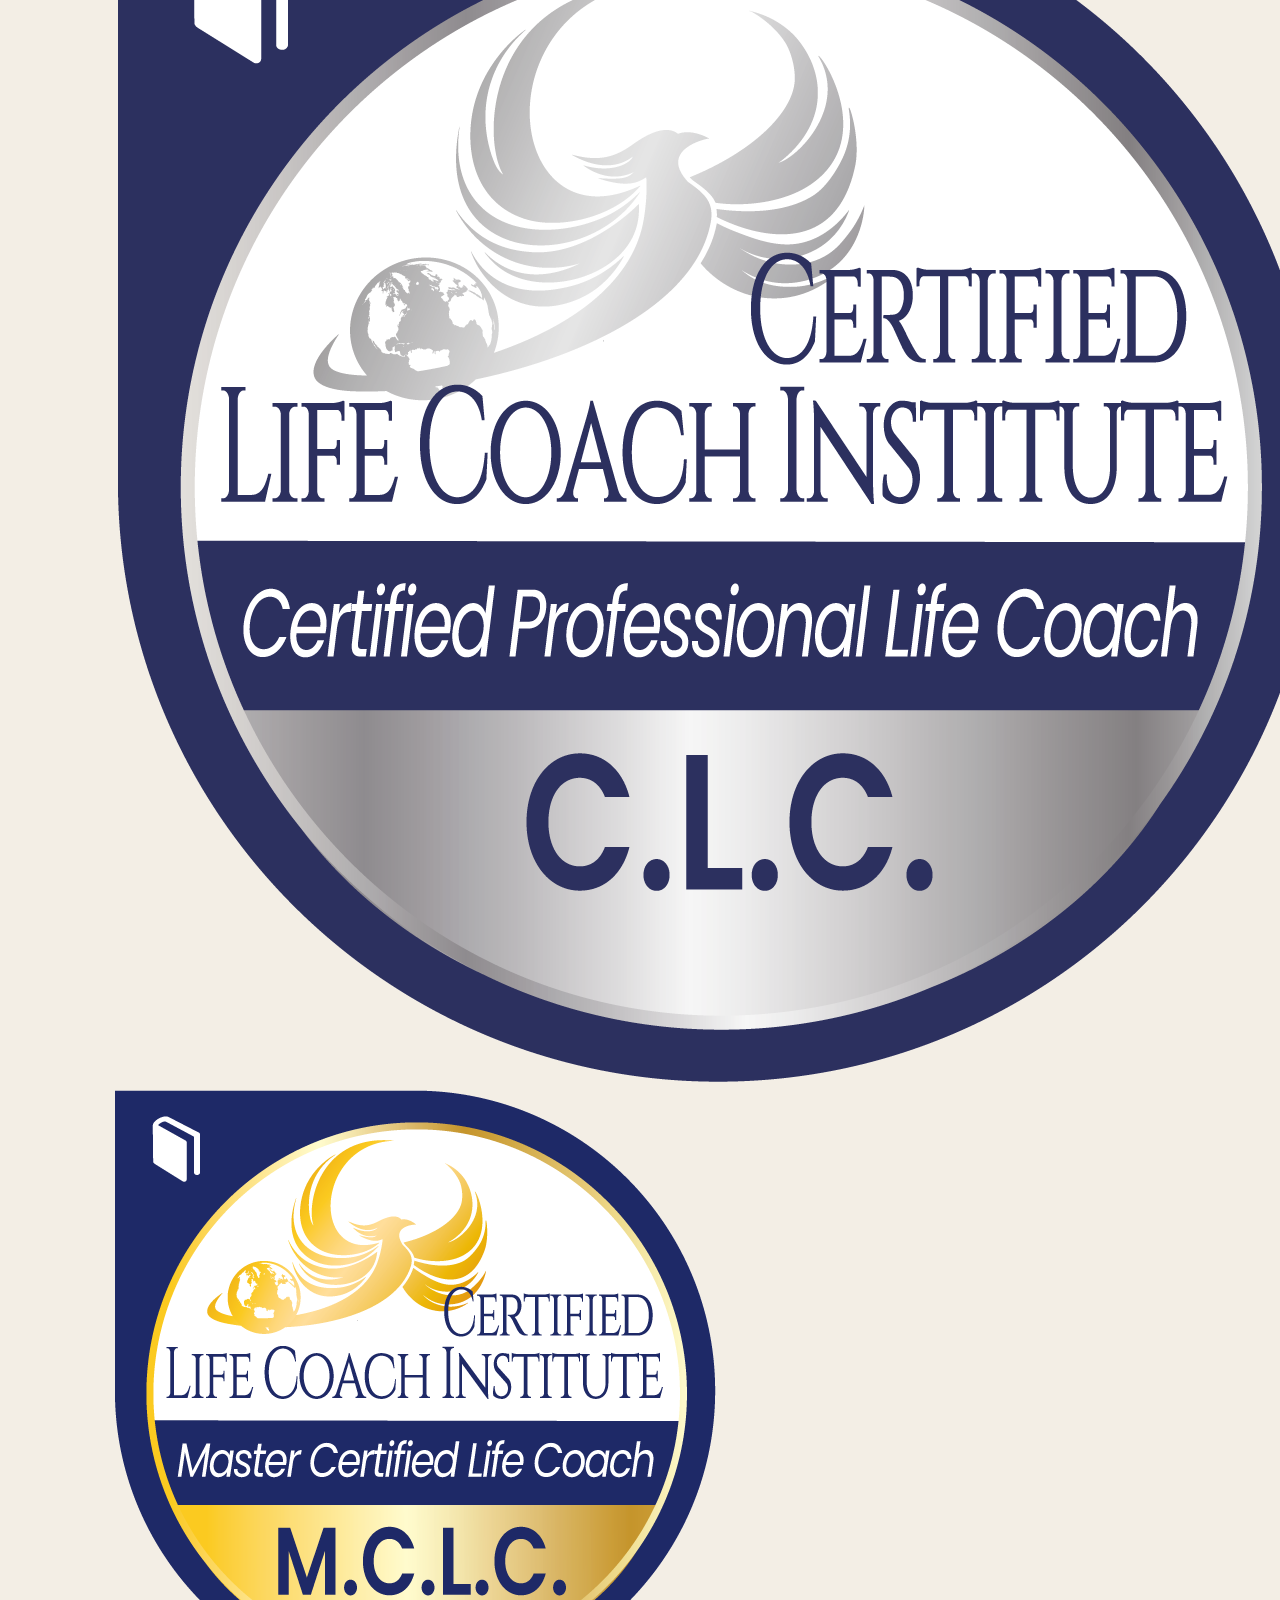
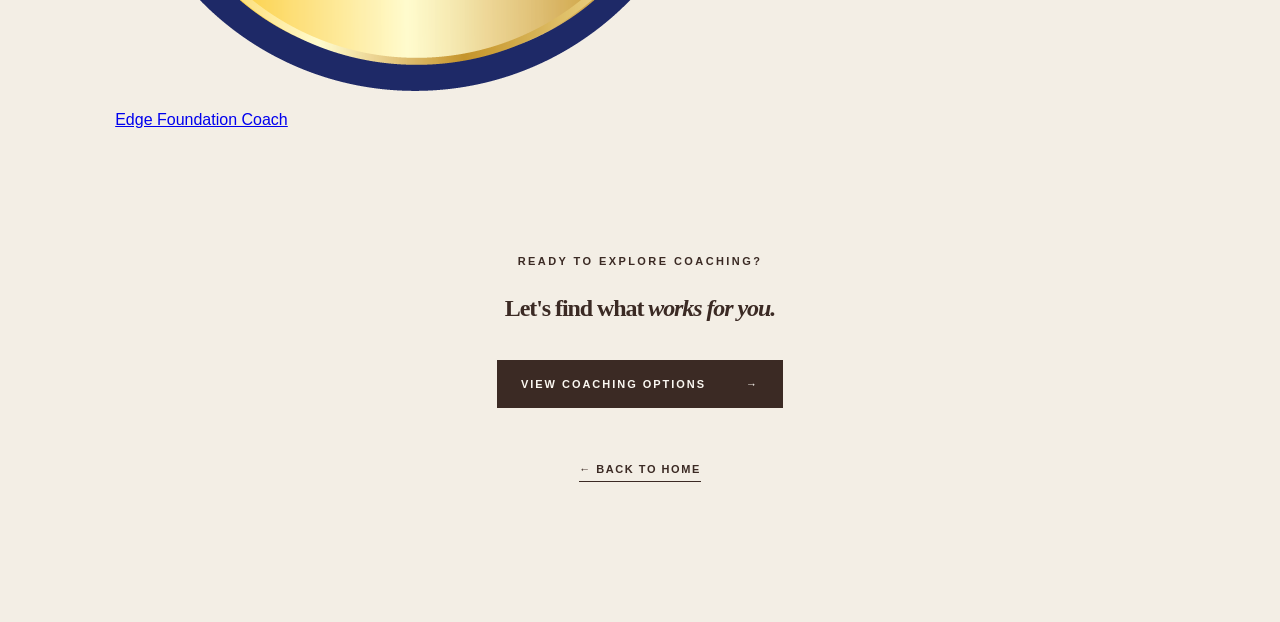
==== commit 9d2b7d24: "Refactor about.html for improved structure and content" ====
--- a/about.html
+++ b/about.html
@@ -487,7 +487,30 @@
   </section>
 
 
-  <section class="about-cta">
+   <section class="credentials-strip">
+    <p class="eyebrow">CREDENTIALS &amp; PROFESSIONAL AFFILIATIONS</p>
+
+    <div class="credentials-badges">
+      <img src="associate-certified-coach-acc.png"
+           alt="ICF Associate Certified Coach credential">
+
+      <img src="calc-badge.png"
+           alt="Certified ADHD Life Coach credential">
+
+      <img src="coaching-101-certified-life-coach.png"
+           alt="Certified Life Coach credential">
+
+      <img src="coaching-102-master-certified-life-coach.png"
+           alt="Master Certified Life Coach credential">
+    </div>
+
+    <p class="credentials-affiliation">
+      <a href="https://www.edgefoundation.org/"
+         target="_blank"
+         rel="noopener noreferrer">Edge Foundation Coach</a>
+    </p>
+  </section> 
+<section class="about-cta">
     <p class="eyebrow">READY TO EXPLORE COACHING?</p>
     <h2><STRONG>Let's find what <em>works for you.<STRONG></em></h2>
 
@@ -503,4 +526,4 @@
 </main>
 
 </body>
-</html>+</html>
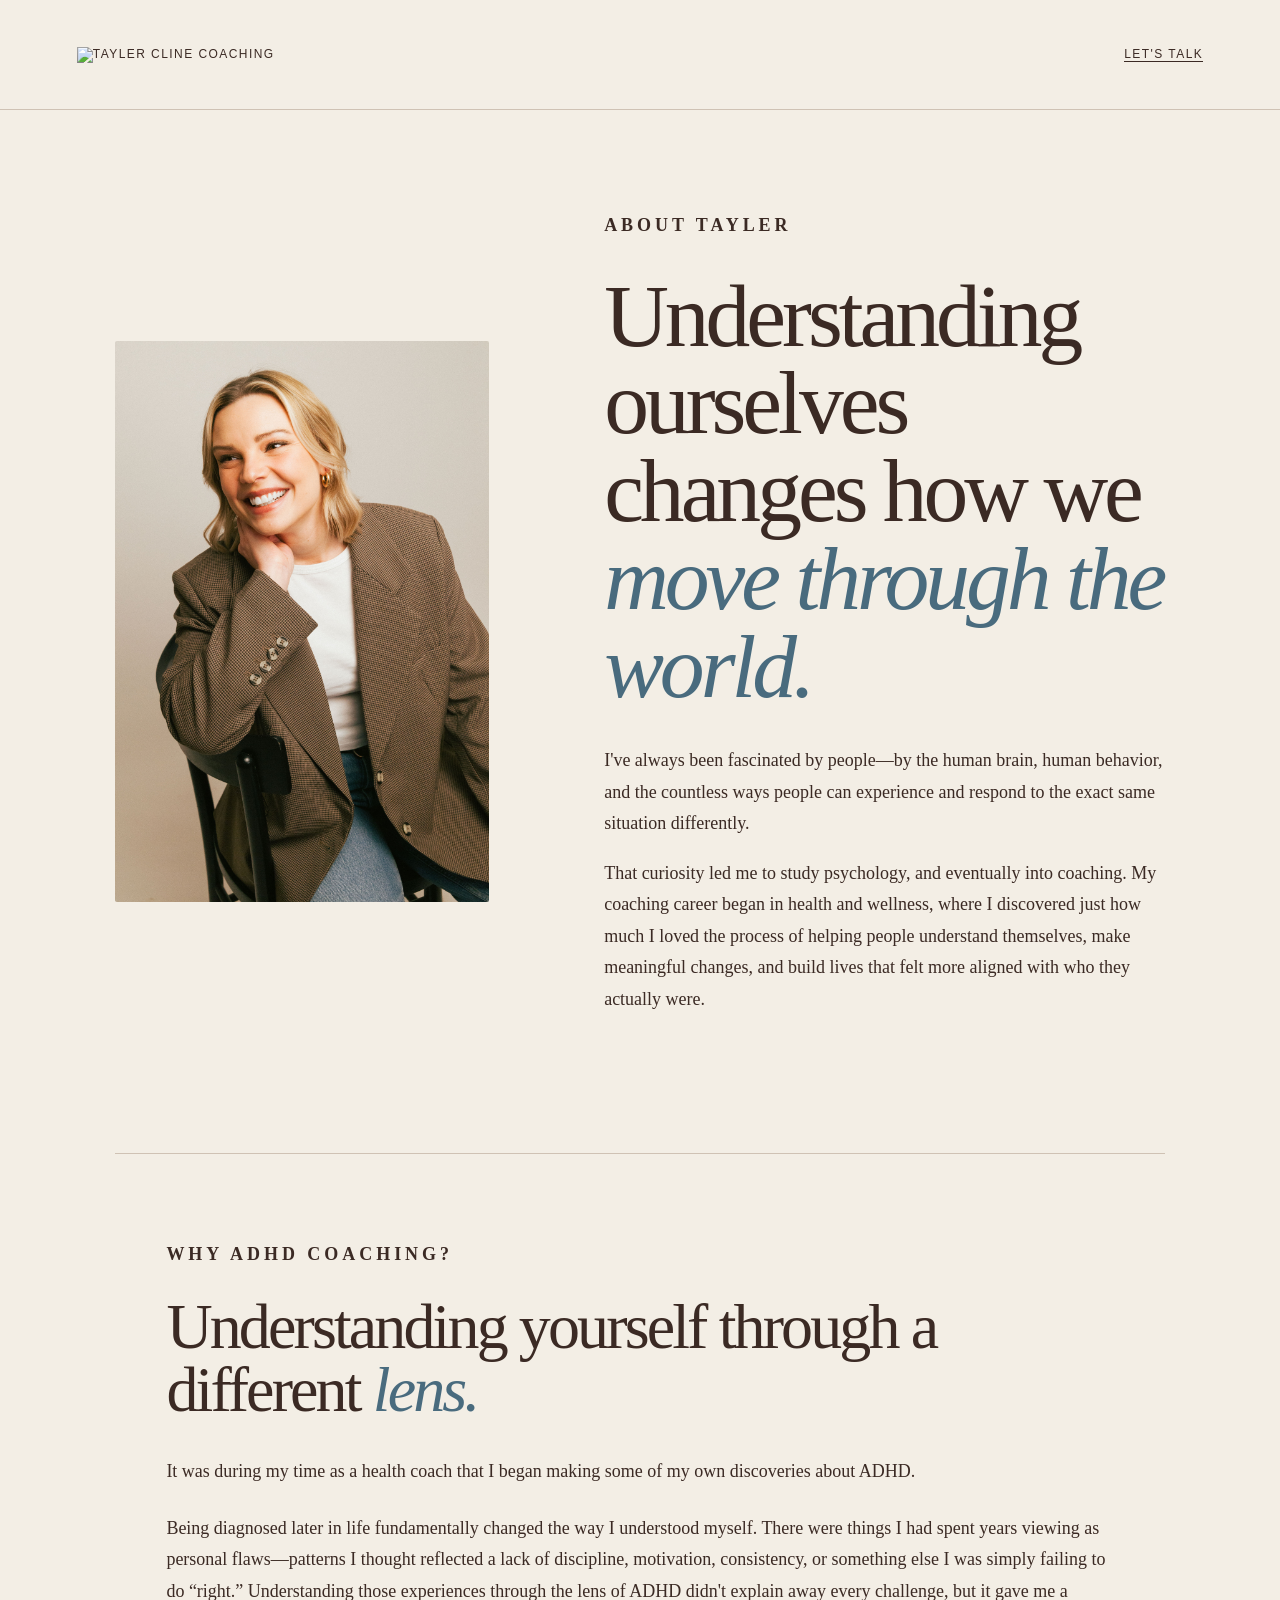
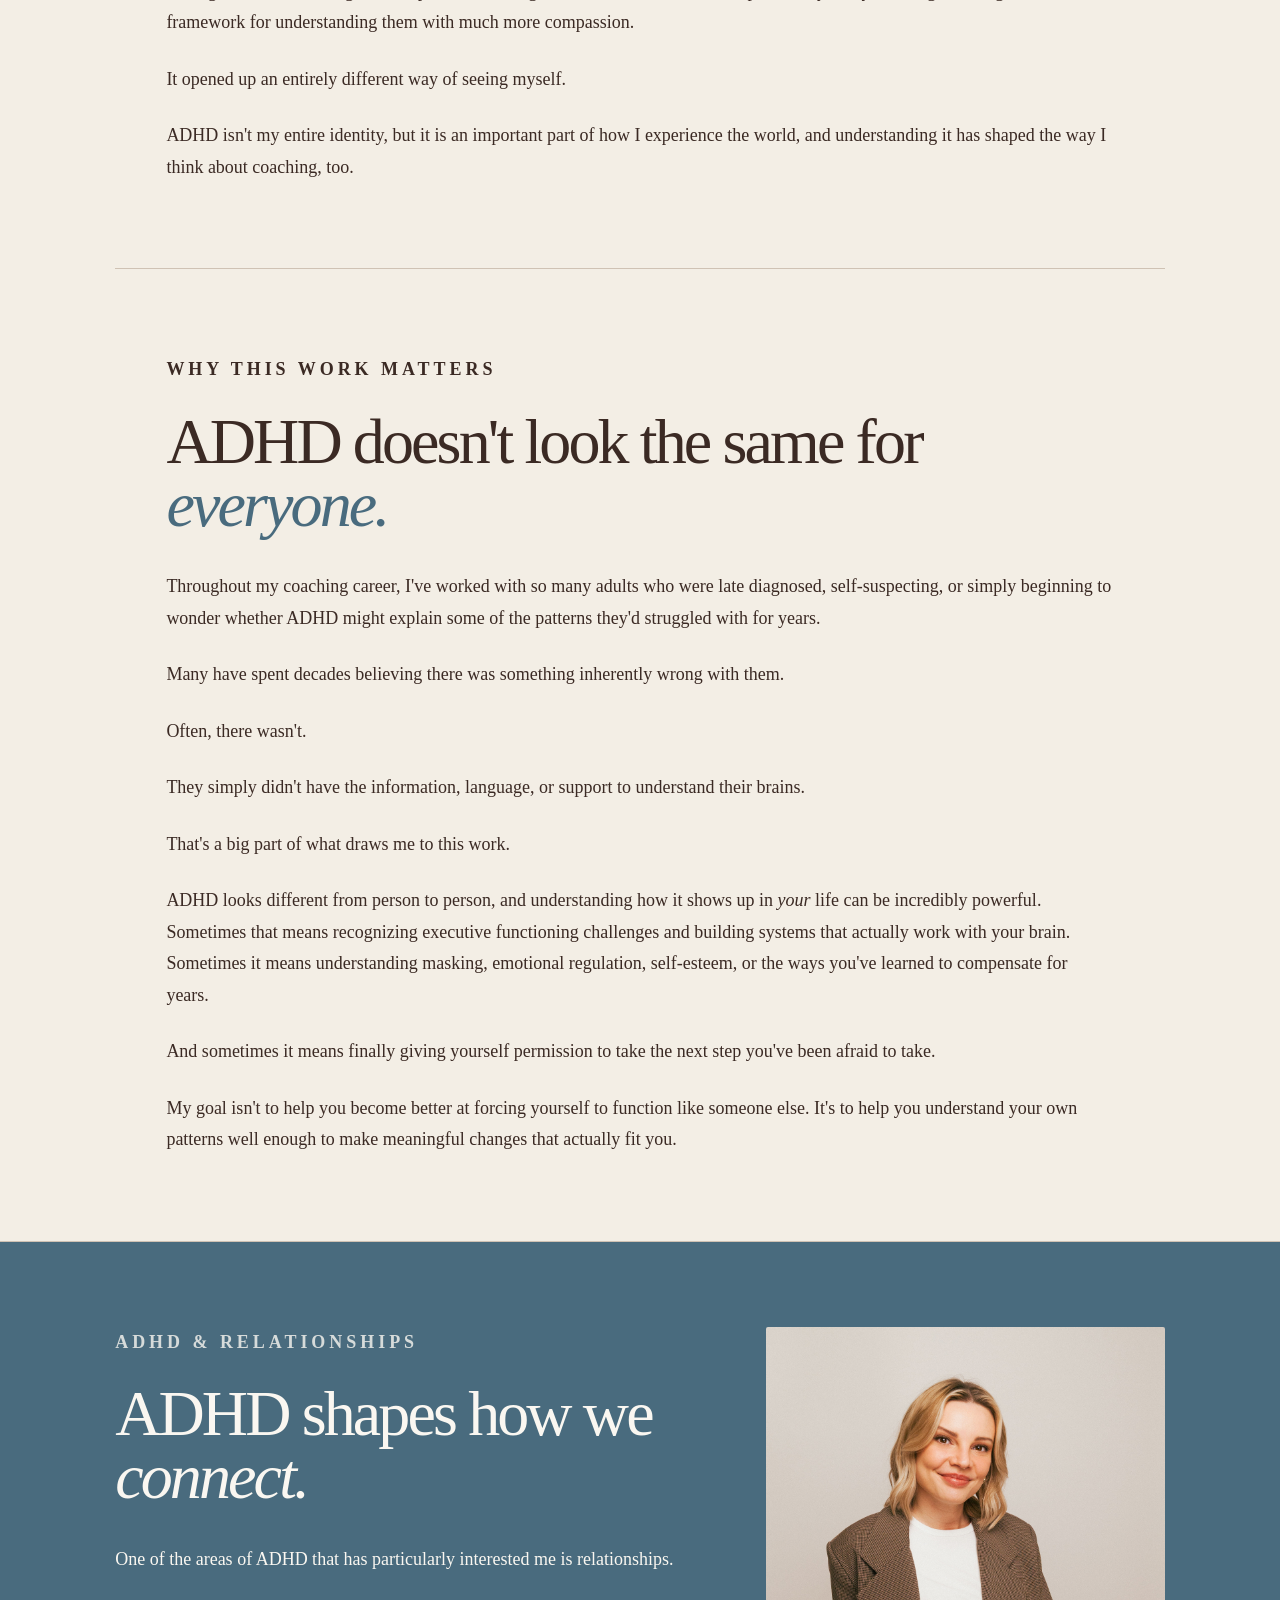
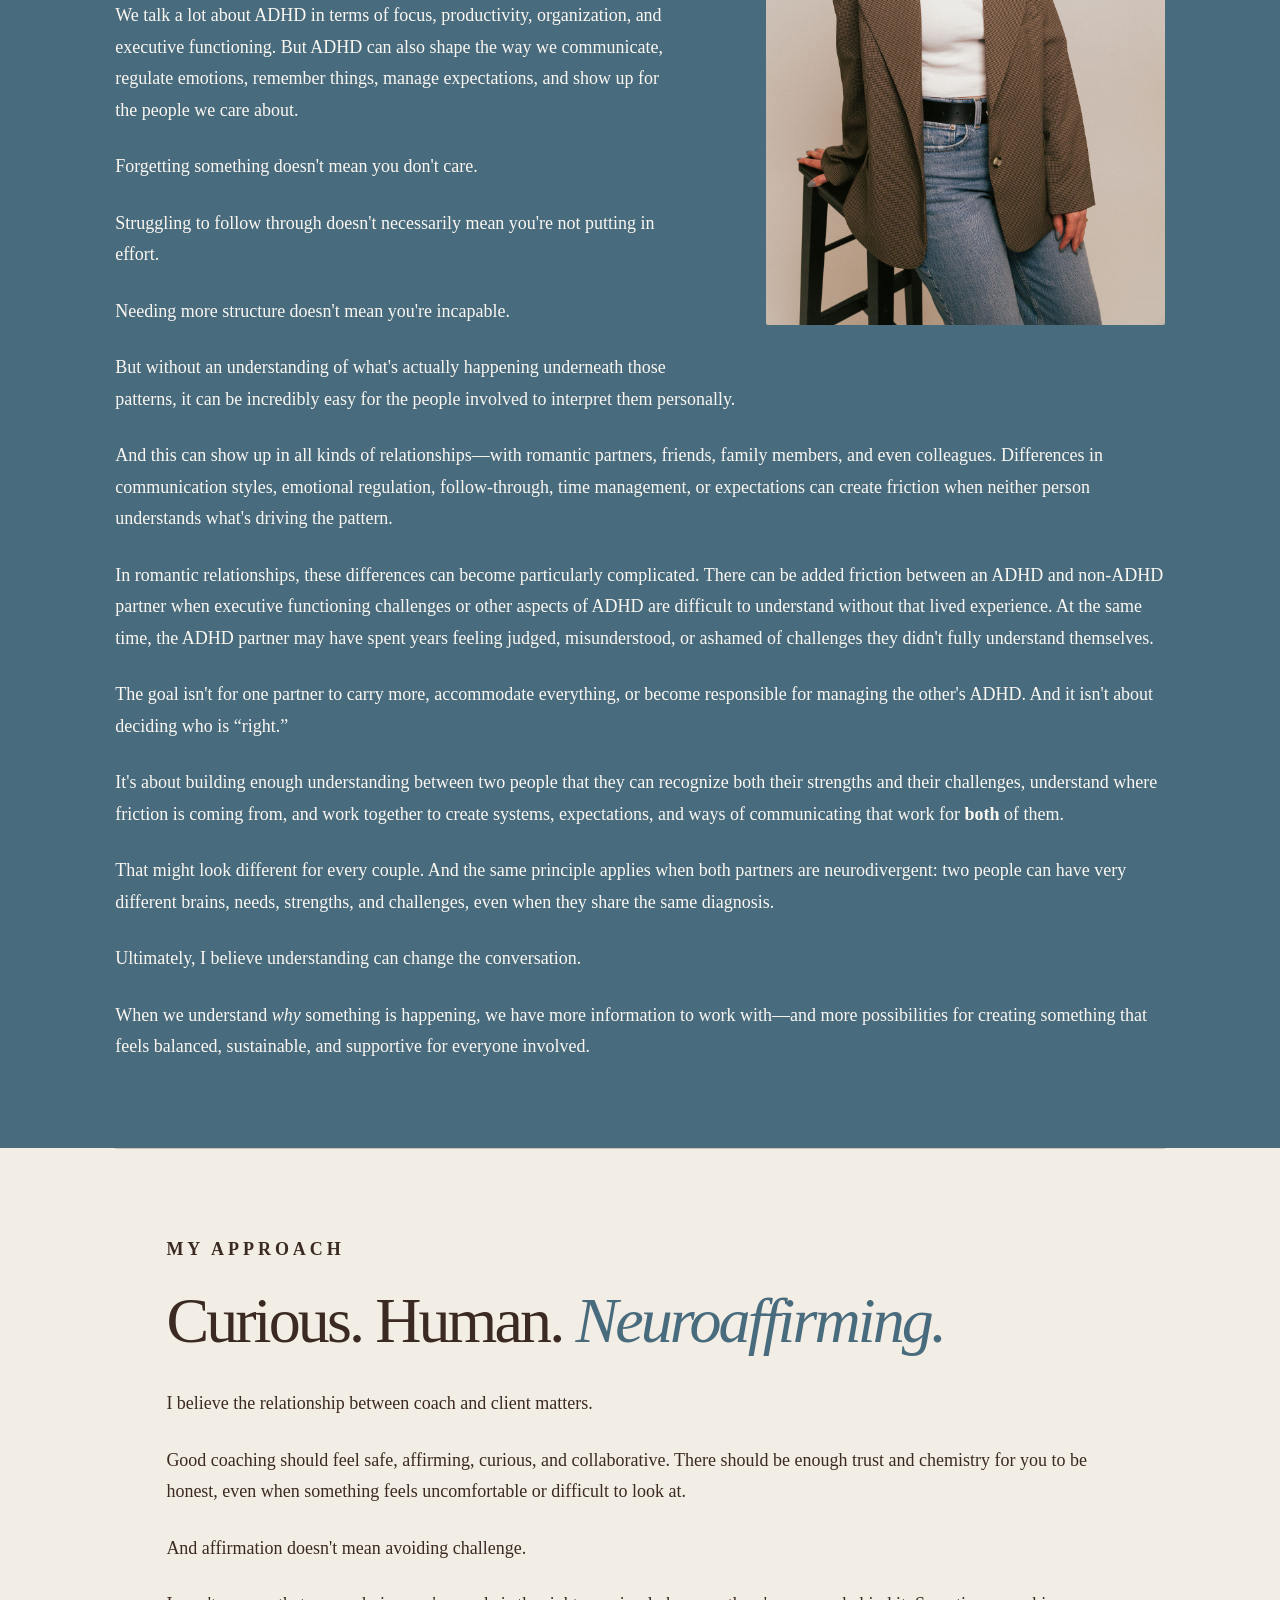
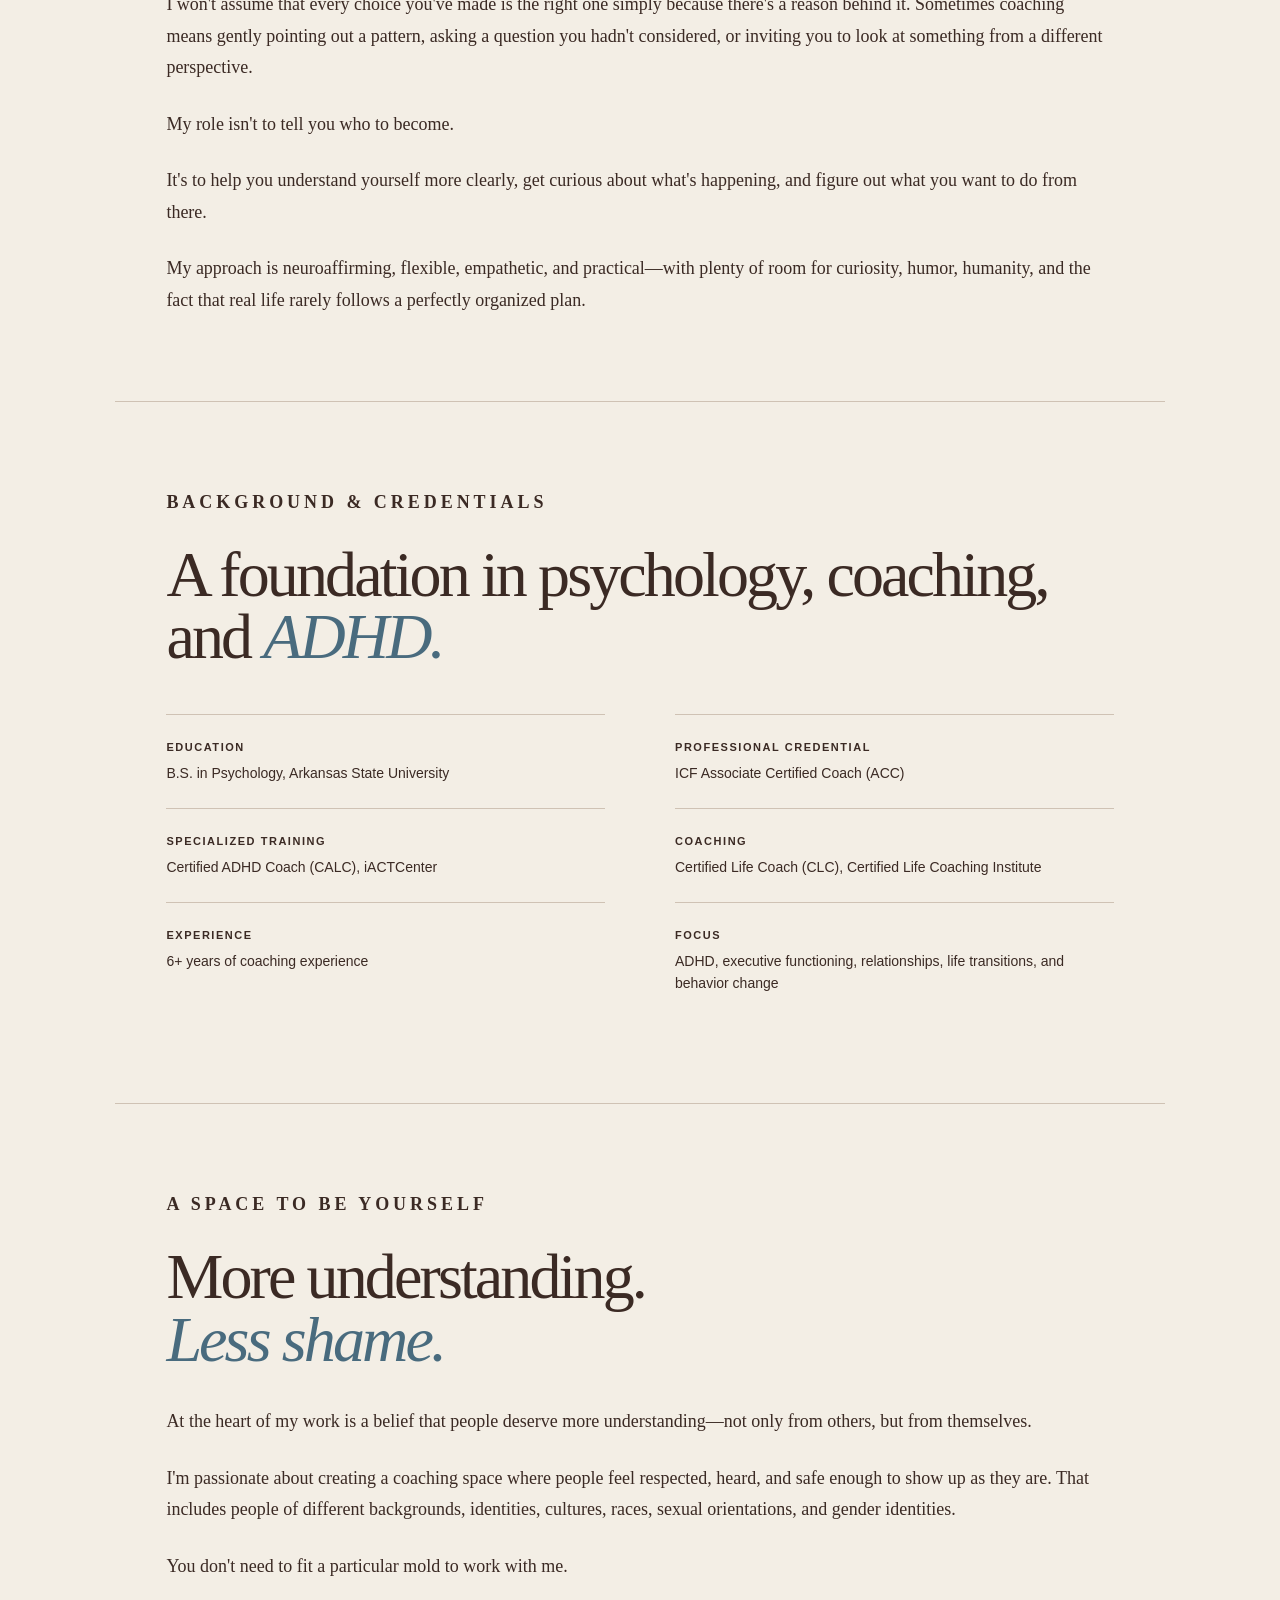
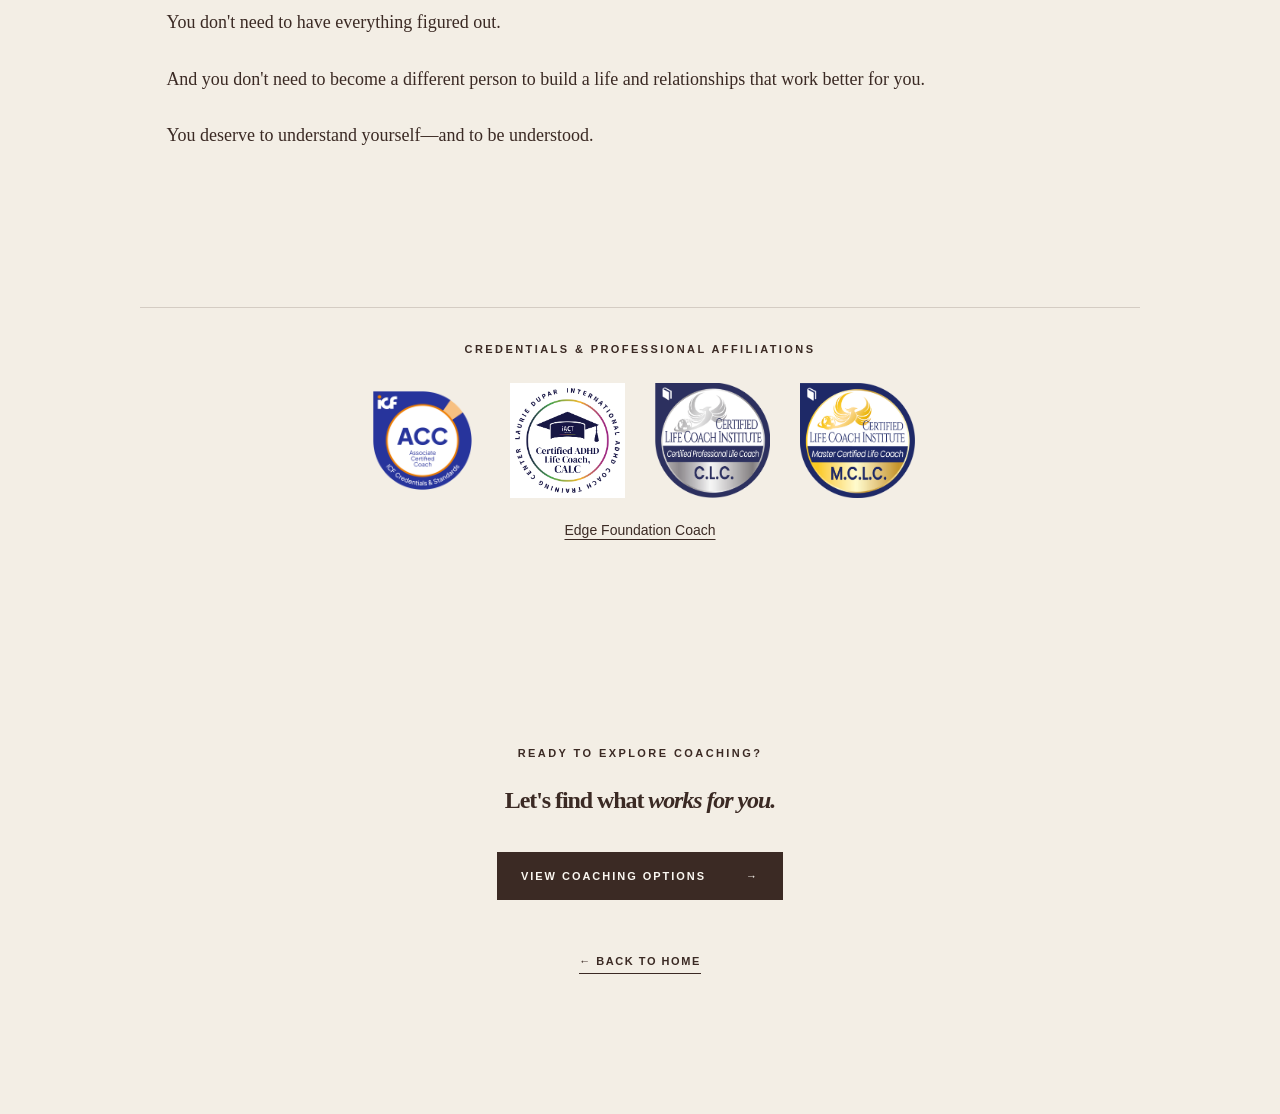
==== commit 82369385: "Update about.html" ====
--- a/about.html
+++ b/about.html
@@ -223,7 +223,7 @@
 
 <header class="site-header">
   <a class="brand" href="index.html">
-    <img src="logo.jpg" alt="Tayler Cline Coaching">
+    <img src="logo-new.png" alt="Tayler Cline Coaching">
   </a>
 
   <a class="nav-cta" href="index.html#contact">Let's talk</a>
--- a/styles.css
+++ b/styles.css
@@ -5,3 +5,85 @@
 .about-photo img {
   border-radius: 2px;
 }
+/* Credentials strip */
+.credentials-strip {
+  max-width: 1000px;
+  margin: 70px auto 50px;
+  padding: 35px 20px;
+  text-align: center;
+  border-top: 1px solid rgba(73, 54, 43, 0.18);
+}
+
+.credentials-strip .eyebrow {
+  margin-bottom: 28px;
+}
+
+.credentials-badges {
+  display: flex;
+  align-items: center;
+  justify-content: center;
+  flex-wrap: wrap;
+  gap: 30px;
+}
+
+.credentials-badges img {
+  display: block;
+  width: 115px;
+  height: 115px;
+  object-fit: contain;
+}
+
+.credentials-affiliation {
+  margin-top: 24px;
+  font-size: 14px;
+}
+
+.credentials-affiliation a {
+  color: inherit;
+  text-decoration: underline;
+  text-underline-offset: 4px;
+}
+
+@media (max-width: 600px) {
+  .credentials-strip {
+    margin-top: 45px;
+    padding: 28px 12px;
+  }
+
+  .credentials-badges {
+    gap: 20px;
+  }
+
+  .credentials-badges img {
+    width: 85px;
+    height: 85px;
+  }
+}
+
+
+/* Mobile badge adjustments */
+@media (max-width: 600px) {
+  .credentials-badges {
+    display: flex;
+    flex-wrap: nowrap;
+    justify-content: center;
+    align-items: center;
+    gap: 8px;
+  }
+
+  .credentials-badges img {
+    width: 20%;
+    max-width: 65px;
+    height: auto;
+    flex: 1 1 0;
+    min-width: 0;
+  }
+}
+
+@media (max-width: 760px) {
+  .about-photo img {
+    height: auto;
+    max-height: none;
+    object-fit: contain;
+  }
+}
